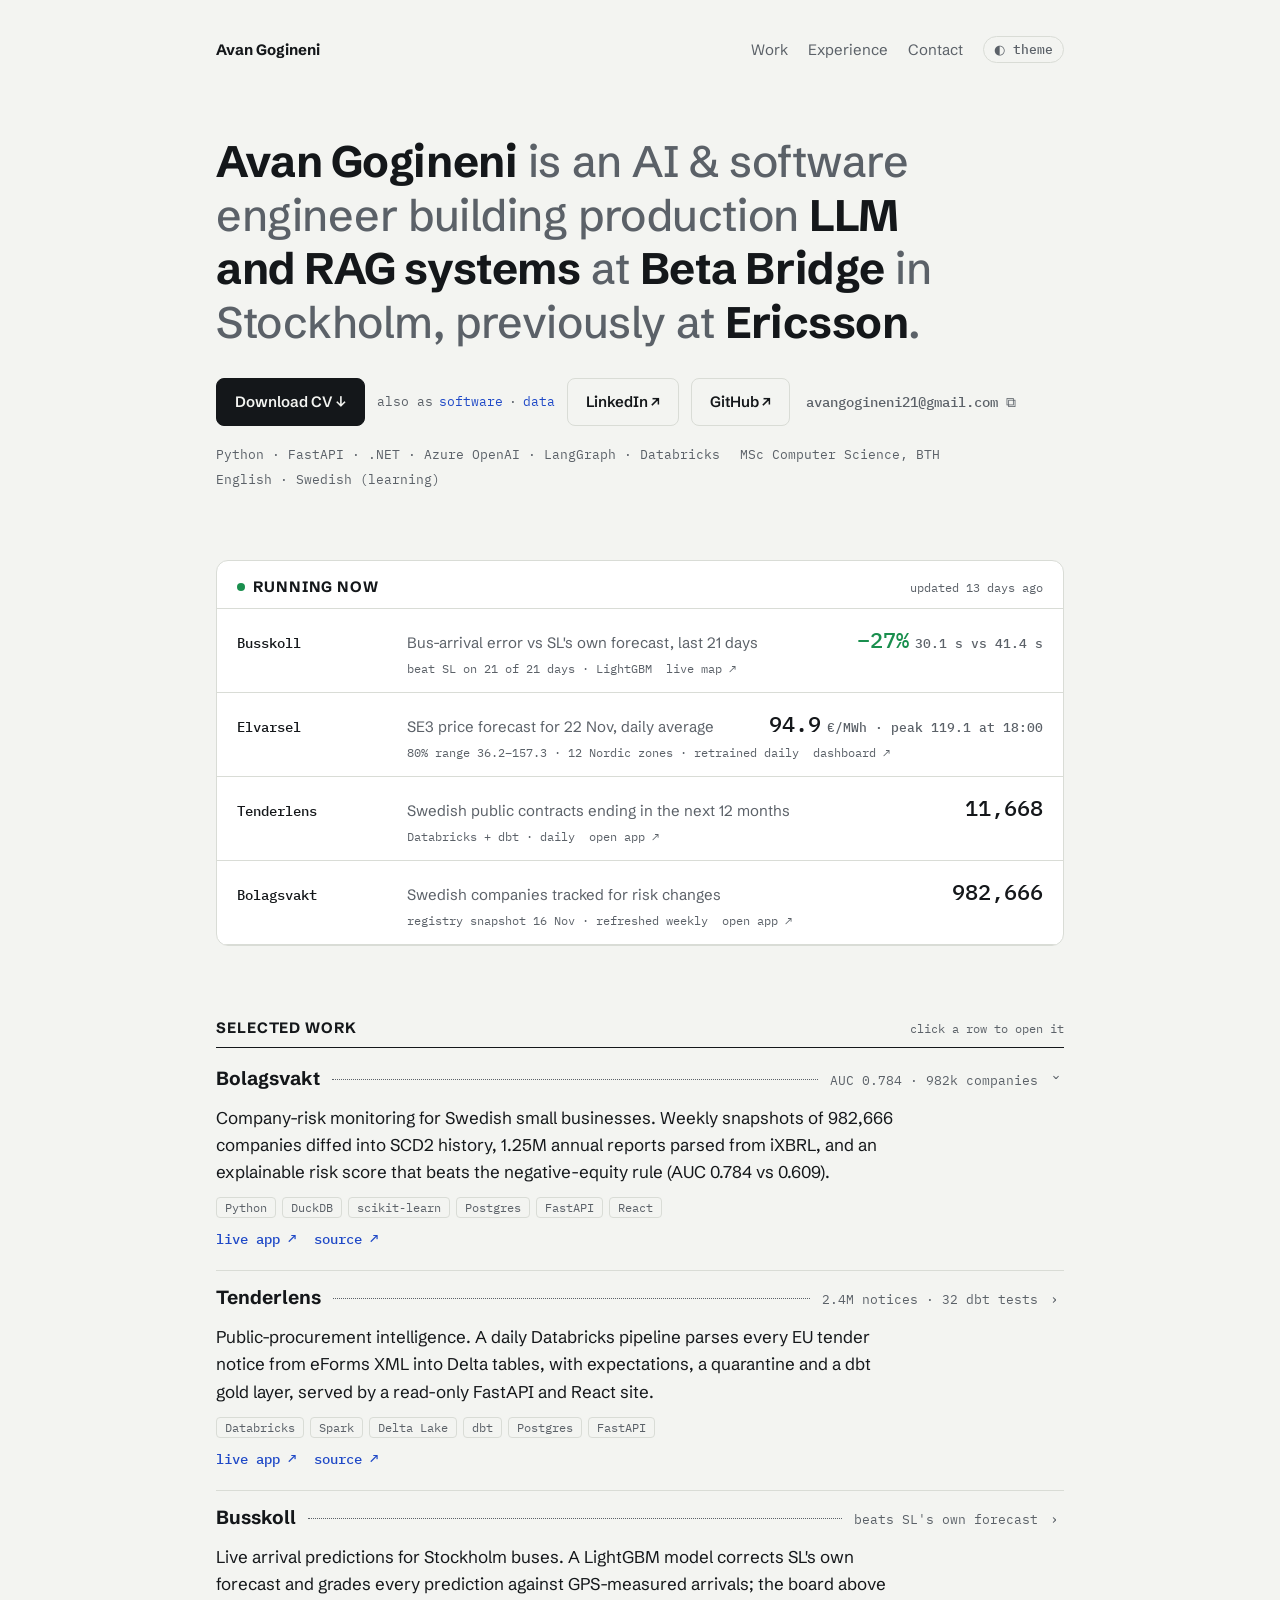
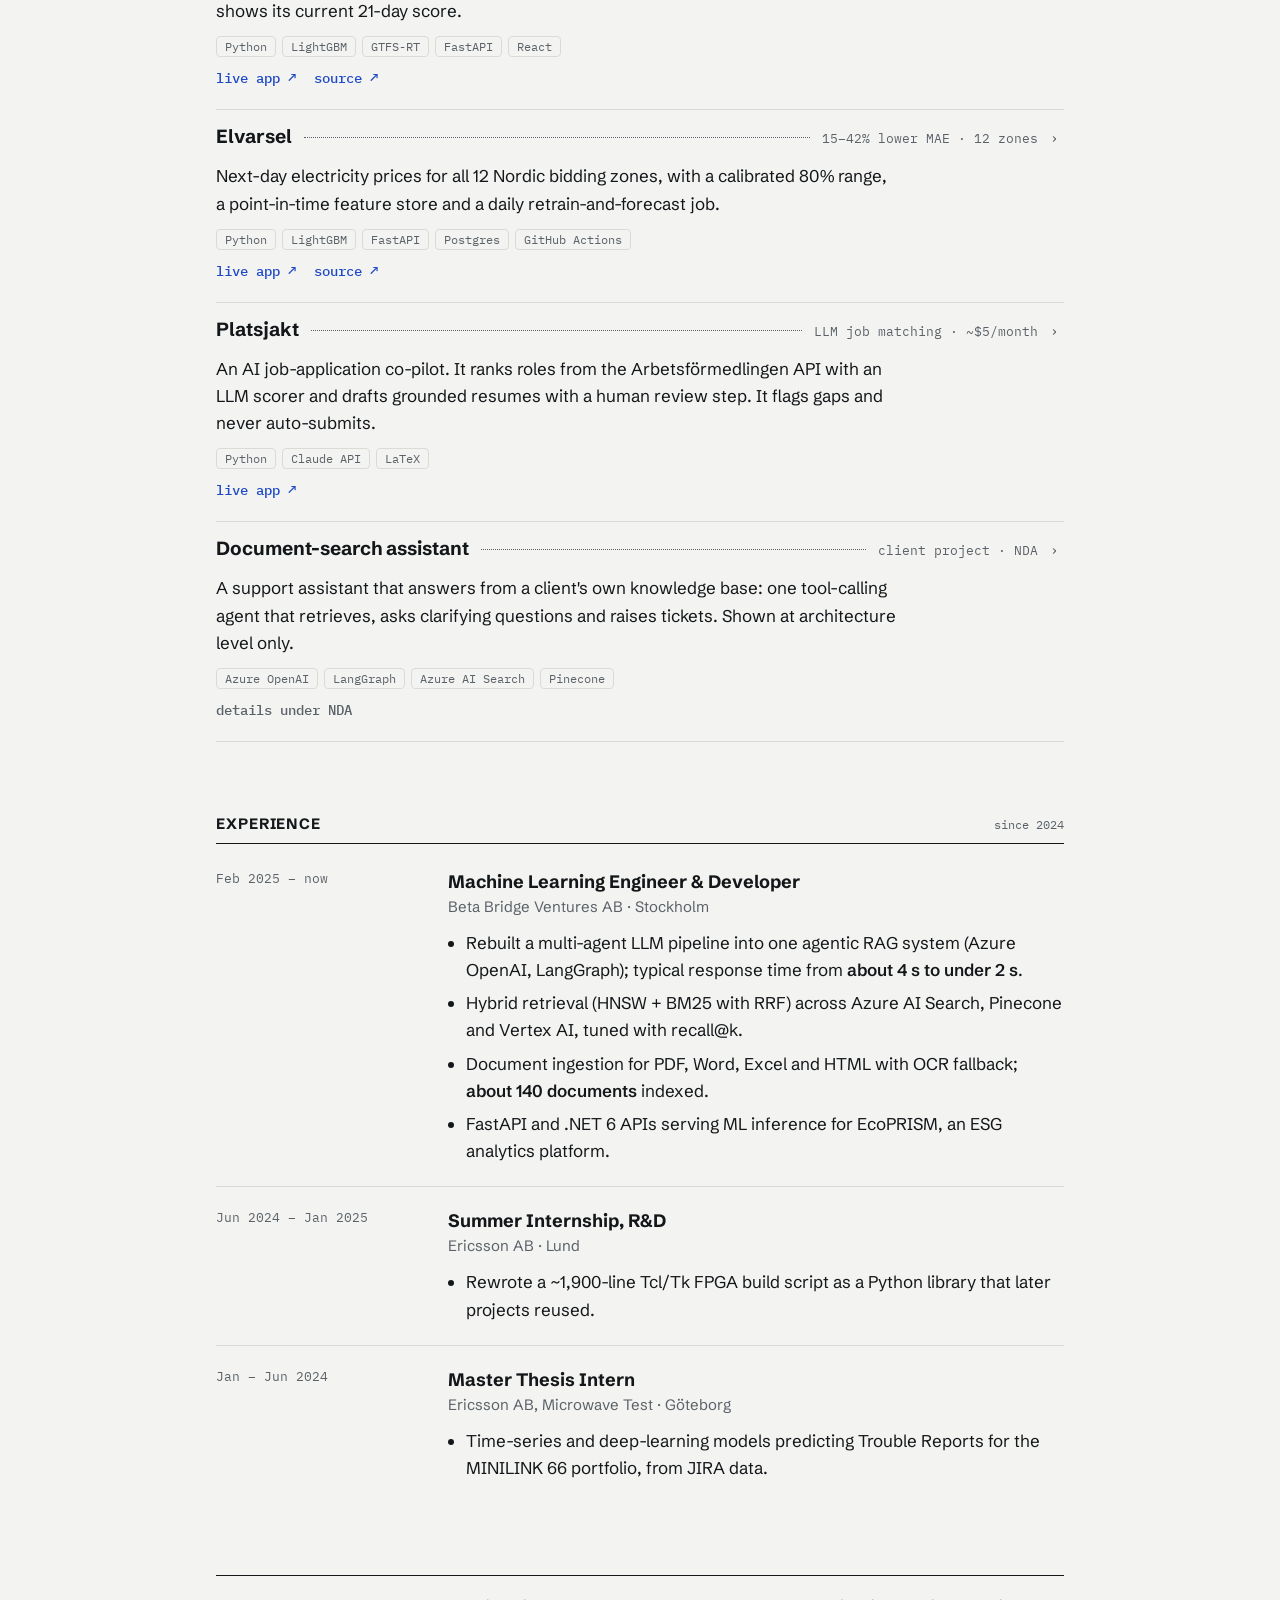
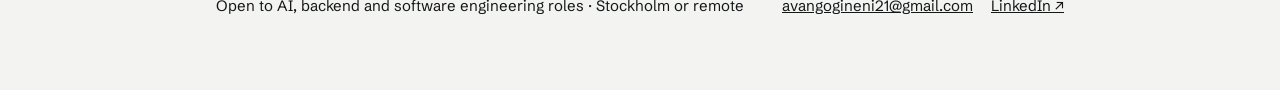
==== index.html @ 6c48cb4c "Portfolio v2: readable layout with live readings from running projects Static page for GitHub Pages." ====
<!doctype html>
<html lang="en">
<head>
<meta charset="utf-8">
<meta name="viewport" content="width=device-width, initial-scale=1, viewport-fit=cover">
<title>Avan Gogineni · AI & Software Engineer</title>
<meta name="description" content="Avan Gogineni, AI and software engineer in Stockholm building production LLM and RAG systems. Live readings from his running projects.">
<link rel="preconnect" href="https://fonts.googleapis.com">
<link rel="preconnect" href="https://fonts.gstatic.com" crossorigin>
<link rel="stylesheet" href="https://fonts.googleapis.com/css2?family=Schibsted+Grotesk:wght@400;500;700;800&family=IBM+Plex+Mono:wght@400;500&display=swap">
<link rel="stylesheet" href="style.css">
</head>
<body>
<div class="wrap">
  <nav aria-label="Main">
    <a class="me" href="#top">Avan Gogineni</a>
    <ul>
      <li><a href="#work">Work</a></li>
      <li><a href="#experience">Experience</a></li>
      <li><a href="#contact">Contact</a></li>
      <li><button class="theme" id="theme" type="button" aria-label="Toggle colour theme">◐ theme</button></li>
    </ul>
  </nav>

  <header class="intro" id="top">
    <h1><b>Avan Gogineni</b> is an AI &amp; software engineer building production <b>LLM and RAG systems</b> at <b>Beta Bridge</b> in Stockholm, previously at <b>Ericsson</b>.</h1>
    <div class="actions">
      <a class="btn primary" href="cv/Avan_Gogineni_Resume_AI.pdf" target="_blank" rel="noopener">Download CV ↓</a>
      <span class="cvs">also as <a href="cv/Avan_Gogineni_Resume_S.pdf" target="_blank" rel="noopener">software</a>·<a href="cv/Avan_Gogineni_Resume_DE.pdf" target="_blank" rel="noopener">data</a></span>
      <a class="btn" href="https://linkedin.com/in/avangogineni" target="_blank" rel="noopener">LinkedIn ↗</a>
      <a class="btn" href="https://github.com/AvanGogineni-Projects" target="_blank" rel="noopener">GitHub ↗</a>
      <button class="copy" type="button" data-copy="avangogineni21@gmail.com">avangogineni21@gmail.com ⧉</button>
    </div>
    <div class="facts">
      <span>Python · FastAPI · .NET · Azure OpenAI · LangGraph · Databricks</span>
      <span>MSc Computer Science, BTH</span>
      <span>English · Swedish (learning)</span>
    </div>
  </header>

  <section aria-labelledby="live-h">
    <div class="board">
      <div class="head">
        <h2 id="live-h"><span class="dot" aria-hidden="true"></span>Running now</h2>
        <small id="updated">loading live readings…</small>
      </div>
      <a class="row" href="https://busskoll-pearl.vercel.app" target="_blank" rel="noopener">
        <span class="sys">Busskoll</span>
        <span class="what">Bus-arrival error vs SL's own forecast, last 21 days</span>
        <span class="val wait" id="v-bus">…</span>
        <span class="meta"><span id="m-bus">LightGBM · reads SL's feed every 90 s</span><span>live map ↗</span></span>
      </a>
      <a class="row" href="https://elvarsel.vercel.app" target="_blank" rel="noopener">
        <span class="sys">Elvarsel</span>
        <span class="what" id="w-elv">Next-day electricity price forecast, SE3</span>
        <span class="val wait" id="v-elv">…</span>
        <span class="meta"><span id="m-elv">12 Nordic zones · retrained daily</span><span>dashboard ↗</span></span>
      </a>
      <a class="row" href="https://tenderlens-eosin.vercel.app" target="_blank" rel="noopener">
        <span class="sys">Tenderlens</span>
        <span class="what">Swedish public contracts ending in the next 12 months</span>
        <span class="val wait" id="v-ten">…</span>
        <span class="meta"><span id="m-ten">Databricks + dbt · daily</span><span>open app ↗</span></span>
      </a>
      <a class="row" href="https://bolagsvakt.vercel.app" target="_blank" rel="noopener">
        <span class="sys">Bolagsvakt</span>
        <span class="what">Swedish companies tracked for risk changes</span>
        <span class="val">982,666</span>
        <span class="meta"><span id="m-bol">SCD2 history · refreshed weekly</span><span>open app ↗</span></span>
      </a>
      <div class="note" id="live-err" hidden>Live readings could not load right now. Each row still links to its running app.</div>
    </div>
  </section>

  <section id="work" aria-labelledby="work-h">
    <div class="head"><h2 id="work-h">Selected work</h2><small>click a row to open it</small></div>
    <ul class="idx" id="idx"></ul>
  </section>

  <section id="experience" aria-labelledby="exp-h">
    <div class="head"><h2 id="exp-h">Experience</h2><small>since 2024</small></div>
    <div class="job">
      <div class="when">Feb 2025 – now</div>
      <div><h3>Machine Learning Engineer &amp; Developer</h3><div class="org">Beta Bridge Ventures AB · Stockholm</div>
        <ul>
          <li>Rebuilt a multi-agent LLM pipeline into one agentic RAG system (Azure OpenAI, LangGraph); typical response time from <b>about 4 s to under 2 s</b>.</li>
          <li>Hybrid retrieval (HNSW + BM25 with RRF) across Azure AI Search, Pinecone and Vertex AI, tuned with recall@k.</li>
          <li>Document ingestion for PDF, Word, Excel and HTML with OCR fallback; <b>about 140 documents</b> indexed.</li>
          <li>FastAPI and .NET 6 APIs serving ML inference for EcoPRISM, an ESG analytics platform.</li>
        </ul></div>
    </div>
    <div class="job">
      <div class="when">Jun 2024 – Jan 2025</div>
      <div><h3>Summer Internship, R&amp;D</h3><div class="org">Ericsson AB · Lund</div>
        <ul><li>Rewrote a ~1,900-line Tcl/Tk FPGA build script as a Python library that later projects reused.</li></ul></div>
    </div>
    <div class="job">
      <div class="when">Jan – Jun 2024</div>
      <div><h3>Master Thesis Intern</h3><div class="org">Ericsson AB, Microwave Test · Göteborg</div>
        <ul><li>Time-series and deep-learning models predicting Trouble Reports for the MINILINK 66 portfolio, from JIRA data.</li></ul></div>
    </div>
  </section>

  <footer id="contact">
    <span>Open to AI, backend and software engineering roles · Stockholm or remote</span>
    <span class="l">
      <a href="mailto:avangogineni21@gmail.com">avangogineni21@gmail.com</a>
      <a href="https://linkedin.com/in/avangogineni" target="_blank" rel="noopener">LinkedIn ↗</a>
    </span>
  </footer>
</div>

<script>
const GH = "https://github.com/AvanGogineni-Projects/";
const P = [
 {n:"Bolagsvakt",k:"AUC 0.784 · 982k companies",d:"Company-risk monitoring for Swedish small businesses. Weekly snapshots of 982,666 companies diffed into SCD2 history, 1.25M annual reports parsed from iXBRL, and an explainable risk score that beats the negative-equity rule (AUC 0.784 vs 0.609).",t:["Python","DuckDB","scikit-learn","Postgres","FastAPI","React"],a:"https://bolagsvakt.vercel.app",s:GH+"Bolagsvakt"},
 {n:"Tenderlens",k:"2.4M notices · 32 dbt tests",d:"Public-procurement intelligence. A daily Databricks pipeline parses every EU tender notice from eForms XML into Delta tables, with expectations, a quarantine and a dbt gold layer, served by a read-only FastAPI and React site.",t:["Databricks","Spark","Delta Lake","dbt","Postgres","FastAPI"],a:"https://tenderlens-eosin.vercel.app",s:GH+"Tenderlens"},
 {n:"Busskoll",k:"beats SL's own forecast",d:"Live arrival predictions for Stockholm buses. A LightGBM model corrects SL's own forecast and grades every prediction against GPS-measured arrivals; the board above shows its current 21-day score.",t:["Python","LightGBM","GTFS-RT","FastAPI","React"],a:"https://busskoll-pearl.vercel.app",s:GH+"Busskoll"},
 {n:"Elvarsel",k:"15–42% lower MAE · 12 zones",d:"Next-day electricity prices for all 12 Nordic bidding zones, with a calibrated 80% range, a point-in-time feature store and a daily retrain-and-forecast job.",t:["Python","LightGBM","FastAPI","Postgres","GitHub Actions"],a:"https://elvarsel.vercel.app",s:GH+"Elvarsel"},
 {n:"Platsjakt",k:"LLM job matching · ~$5/month",d:"An AI job-application co-pilot. It ranks roles from the Arbetsförmedlingen API with an LLM scorer and drafts grounded resumes with a human review step. It flags gaps and never auto-submits.",t:["Python","Claude API","LaTeX"],a:"https://platsjakt.vercel.app",s:null},
 {n:"Document-search assistant",k:"client project · NDA",d:"A support assistant that answers from a client's own knowledge base: one tool-calling agent that retrieves, asks clarifying questions and raises tickets. Shown at architecture level only.",t:["Azure OpenAI","LangGraph","Azure AI Search","Pinecone"],a:null,s:null}
];

const idx = document.getElementById('idx');
P.forEach((p, i) => {
  const li = document.createElement('li');
  const links = [p.a && `<a href="${p.a}" target="_blank" rel="noopener">live app ↗</a>`, p.s && `<a href="${p.s}" target="_blank" rel="noopener">source ↗</a>`].filter(Boolean).join('');
  li.innerHTML = `<button type="button" aria-expanded="false" aria-controls="d${i}" id="b${i}">
      <span class="name">${p.n}</span><span class="lead" aria-hidden="true"></span>
      <span class="kpi">${p.k}</span><span class="chev" aria-hidden="true">›</span></button>
    <div class="detail" id="d${i}" role="region" aria-labelledby="b${i}" hidden>
      <p>${p.d}</p>
      <div class="tags">${p.t.map(x => `<span>${x}</span>`).join('')}</div>
      <div class="links">${links || '<span style="color:var(--muted)">details under NDA</span>'}</div>
    </div>`;
  const b = li.querySelector('button'), d = li.querySelector('.detail');
  b.addEventListener('click', () => {
    const open = d.hidden; d.hidden = !open; b.setAttribute('aria-expanded', open);
    open ? li.setAttribute('data-open', '') : li.removeAttribute('data-open');
  });
  idx.appendChild(li);
});
idx.querySelector('button').click(); // first project open, so the index shows what a row holds

// Live board: data/live.json is refreshed by a scheduled GitHub Action (scripts/snapshot.py).
const $ = id => document.getElementById(id);
const nf = new Intl.NumberFormat('en-US');
const day = iso => new Intl.DateTimeFormat('en-GB', {day: 'numeric', month: 'short', timeZone: 'Europe/Stockholm'}).format(new Date(iso));
const hour = iso => new Intl.DateTimeFormat('en-GB', {hour: '2-digit', minute: '2-digit', timeZone: 'Europe/Stockholm'}).format(new Date(iso));
function ago(iso) {
  const m = Math.round((Date.now() - new Date(iso)) / 60000);
  if (m < 60) return `${Math.max(m, 0)} min ago`;
  const h = Math.round(m / 60);
  return h < 48 ? `${h} h ago` : `${Math.round(h / 24)} days ago`;
}
function setVal(id, html) { const el = $(id); el.innerHTML = html; el.classList.remove('wait'); }

fetch('data/live.json', {cache: 'no-cache'}).then(r => r.ok ? r.json() : Promise.reject(r.status)).then(j => {
  const s = j.sources;
  if (s.busskoll) {
    const b = s.busskoll;
    setVal('v-bus', `−${b.pct_lower}%<em>${b.mae_busskoll} s vs ${b.mae_sl} s</em>`);
    $('v-bus').classList.add('good');
    $('m-bus').textContent = `beat SL on ${b.days_beat} of ${b.days_scored} days · LightGBM`;
  }
  if (s.elvarsel) {
    const e = s.elvarsel;
    $('w-elv').textContent = `${e.zone} price forecast for ${day(e.peak_time)}, daily average`;
    setVal('v-elv', `${e.avg}<em>€/MWh · peak ${e.peak} at ${hour(e.peak_time)}</em>`);
    $('m-elv').textContent = `80% range ${e.low}–${e.high} · 12 Nordic zones · retrained daily`;
  }
  if (s.tenderlens) setVal('v-ten', nf.format(s.tenderlens.expiring_12m));
  if (s.bolagsvakt) $('m-bol').textContent = `registry snapshot ${day(s.bolagsvakt.registry_snapshot)} · refreshed weekly`;
  $('updated').textContent = `updated ${ago(j.generated_at)}`;
}).catch(() => {
  ['v-bus', 'v-elv', 'v-ten'].forEach(id => setVal(id, '—'));
  $('updated').textContent = 'offline';
  $('live-err').hidden = false;
});

document.querySelectorAll('[data-copy]').forEach(btn => btn.addEventListener('click', () => {
  const v = btn.dataset.copy, orig = btn.textContent;
  const done = t => { btn.textContent = t; setTimeout(() => btn.textContent = orig, 1600); };
  try { navigator.clipboard.writeText(v).then(() => done('copied ✓'), () => done(v)); } catch (e) { done(v); }
}));

const root = document.documentElement;
try { const t = localStorage.getItem('theme'); if (t) root.dataset.theme = t; } catch (e) {}
$('theme').addEventListener('click', () => {
  const dark = root.dataset.theme ? root.dataset.theme === 'dark' : matchMedia('(prefers-color-scheme: dark)').matches;
  root.dataset.theme = dark ? 'light' : 'dark';
  try { localStorage.setItem('theme', root.dataset.theme); } catch (e) {}
});
</script>
</body>
</html>
---- style.css ----
/* Layout: one readable column; a bio sentence, then a live "systems board", then a table-of-contents project index that expands in place. */
:root{
  --bg:#F3F4F1; --surface:#FFFFFF; --ink:#14171A; --muted:#5B6168; --line:#D9DCD6;
  --accent:#1F49C7; --live:#1A8F4E; --warn:#B26A00;
  --f-display:"Schibsted Grotesk","Helvetica Neue",Arial,sans-serif;
  --f-body:"Schibsted Grotesk","Helvetica Neue",Arial,sans-serif;
  --f-mono:"IBM Plex Mono",ui-monospace,Menlo,Consolas,monospace;
}
@media (prefers-color-scheme:dark){:root:not([data-theme="light"]){
  --bg:#111315; --surface:#181B1E; --ink:#ECEDEA; --muted:#9BA1A8; --line:#2A2E33;
  --accent:#7D9BFF; --live:#4CC985; --warn:#E3A341; color-scheme:dark}}
:root[data-theme="dark"]{
  --bg:#111315; --surface:#181B1E; --ink:#ECEDEA; --muted:#9BA1A8; --line:#2A2E33;
  --accent:#7D9BFF; --live:#4CC985; --warn:#E3A341; color-scheme:dark}

*{box-sizing:border-box}
body{background:var(--bg);color:var(--ink);font:400 17px/1.6 var(--f-body)}
a{color:inherit}
.wrap{max-width:880px;margin:0 auto;padding-block:28px 64px;
  padding-left:max(16px,env(safe-area-inset-left,0px));padding-right:max(16px,env(safe-area-inset-right,0px));
  display:grid;gap:72px}
:focus-visible{outline:2px solid var(--accent);outline-offset:3px;border-radius:2px}

/* nav */
nav{display:flex;justify-content:space-between;align-items:center;gap:16px;flex-wrap:wrap;font-size:15px}
nav .me{font-weight:700;text-decoration:none}
nav ul{display:flex;gap:20px;list-style:none;margin:0;padding:0;align-items:center}
nav ul a{text-decoration:none;color:var(--muted)} nav ul a:hover{color:var(--ink)}
.theme{font:500 13px var(--f-mono);background:none;border:1px solid var(--line);color:var(--muted);padding:4px 10px;border-radius:999px;cursor:pointer}

/* intro */
.intro h1{font:500 clamp(28px,4.6vw,44px)/1.22 var(--f-display);letter-spacing:-.01em;margin:0;color:var(--muted);text-wrap:balance}
.intro h1 b{color:var(--ink);font-weight:700}
.actions{display:flex;flex-wrap:wrap;gap:12px;margin-top:28px;align-items:center}
.btn{display:inline-flex;align-items:center;gap:8px;padding:11px 18px;border-radius:8px;font-weight:600;font-size:15px;text-decoration:none;border:1px solid var(--line)}
.btn.primary{background:var(--ink);color:var(--bg);border-color:var(--ink)}
.btn:hover{border-color:var(--ink)}
.copy{font:500 14px var(--f-mono);color:var(--muted);background:none;border:0;cursor:pointer;padding:11px 4px}
.copy:hover{color:var(--ink)}
.facts{display:flex;flex-wrap:wrap;gap:8px 20px;margin-top:20px;font:400 13px var(--f-mono);color:var(--muted)}

/* section heads */
.head{display:flex;justify-content:space-between;align-items:baseline;gap:12px;flex-wrap:wrap;border-bottom:1px solid var(--ink);padding-bottom:10px;margin-bottom:4px}
.head h2{font:700 15px var(--f-display);letter-spacing:.06em;text-transform:uppercase;margin:0}
.head small{font:400 12px var(--f-mono);color:var(--muted)}

/* live board */
.board{background:var(--surface);border:1px solid var(--line);border-radius:12px;overflow:hidden}
.board .head{border:0;padding:16px 20px 12px;margin:0;border-bottom:1px solid var(--line)}
.dot{display:inline-block;width:8px;height:8px;border-radius:50%;background:var(--live);margin-right:8px;vertical-align:1px;box-shadow:0 0 0 0 var(--live);animation:pulse 2.4s infinite}
@keyframes pulse{0%{box-shadow:0 0 0 0 color-mix(in srgb,var(--live) 55%,transparent)}70%{box-shadow:0 0 0 8px transparent}100%{box-shadow:0 0 0 0 transparent}}
.row{display:grid;grid-template-columns:150px minmax(0,1fr) auto;gap:6px 20px;align-items:baseline;padding:16px 20px;border-bottom:1px solid var(--line);text-decoration:none}
.row:last-child{border-bottom:0}
.row:hover{background:color-mix(in srgb,var(--accent) 5%,transparent)}
.row .sys{font:500 14px var(--f-mono)}
.row .what{color:var(--muted);font-size:15px;min-width:0}
.row .val{font:500 22px var(--f-mono);font-variant-numeric:tabular-nums;text-align:right;white-space:nowrap}
.row .val em{font-style:normal;font-size:13px;color:var(--muted);margin-left:6px}
.row .meta{grid-column:2 / -1;font:400 12px var(--f-mono);color:var(--muted);display:flex;gap:14px;flex-wrap:wrap}
.good{color:var(--live)}
.note{font:400 12px var(--f-mono);color:var(--warn);padding:10px 20px;border-top:1px dashed var(--line)}

/* project index */
.idx{list-style:none;margin:0;padding:0}
.idx li{border-bottom:1px solid var(--line)}
.idx button{all:unset;box-sizing:border-box;width:100%;cursor:pointer;display:flex;align-items:baseline;gap:12px;padding:14px 0}
.idx .name{font:700 19px var(--f-display);white-space:nowrap}
.idx .lead{flex:1;border-bottom:1px dotted var(--muted);transform:translateY(-5px);min-width:16px}
.idx .kpi{font:400 13px var(--f-mono);color:var(--muted);text-align:right}
.idx .chev{font:400 14px var(--f-mono);color:var(--muted);width:14px;transition:transform .2s}
.idx li[data-open] .chev{transform:rotate(90deg)}
.detail{padding:0 0 22px;display:grid;gap:12px;max-width:68ch}
.detail p{margin:0}
.tags{display:flex;flex-wrap:wrap;gap:6px}
.tags span{font:400 12px var(--f-mono);border:1px solid var(--line);border-radius:4px;padding:2px 8px;color:var(--muted)}
.links{display:flex;gap:18px;font:500 14px var(--f-mono)}
.links a{color:var(--accent);text-decoration:none} .links a:hover{text-decoration:underline}

/* experience */
.job{display:grid;grid-template-columns:200px minmax(0,1fr);gap:8px 32px;padding:22px 0;border-bottom:1px solid var(--line)}
.job:last-child{border-bottom:0}
.job .when{font:400 13px var(--f-mono);color:var(--muted)}
.job h3{font:700 18px var(--f-display);margin:0}
.job .org{color:var(--muted);font-size:15px;margin:2px 0 10px}
.job ul{margin:0;padding-left:18px;display:grid;gap:6px}
.job b{font-weight:600}

footer{display:flex;justify-content:space-between;flex-wrap:wrap;gap:16px;border-top:1px solid var(--ink);padding-top:18px;font-size:15px}
footer .l{display:flex;gap:18px;flex-wrap:wrap}

@media (max-width:640px){
  .row{grid-template-columns:minmax(0,1fr) auto}
  .row .what{grid-column:1 / -1;order:3}
  .row .meta{grid-column:1 / -1;order:4}
  .idx button{flex-wrap:wrap}
  .idx .lead{display:none}
  .idx .kpi{flex-basis:100%;text-align:left;order:3}
  .job{grid-template-columns:1fr}
}
@media (prefers-reduced-motion:reduce){.dot{animation:none}.idx .chev{transition:none}}

/* CV variants next to the main button */
.cvs{display:flex;gap:6px;align-items:center;font:400 13px var(--f-mono);color:var(--muted)}
.cvs a{color:var(--accent);text-decoration:none} .cvs a:hover{text-decoration:underline}
.row .val.wait{color:var(--muted)}
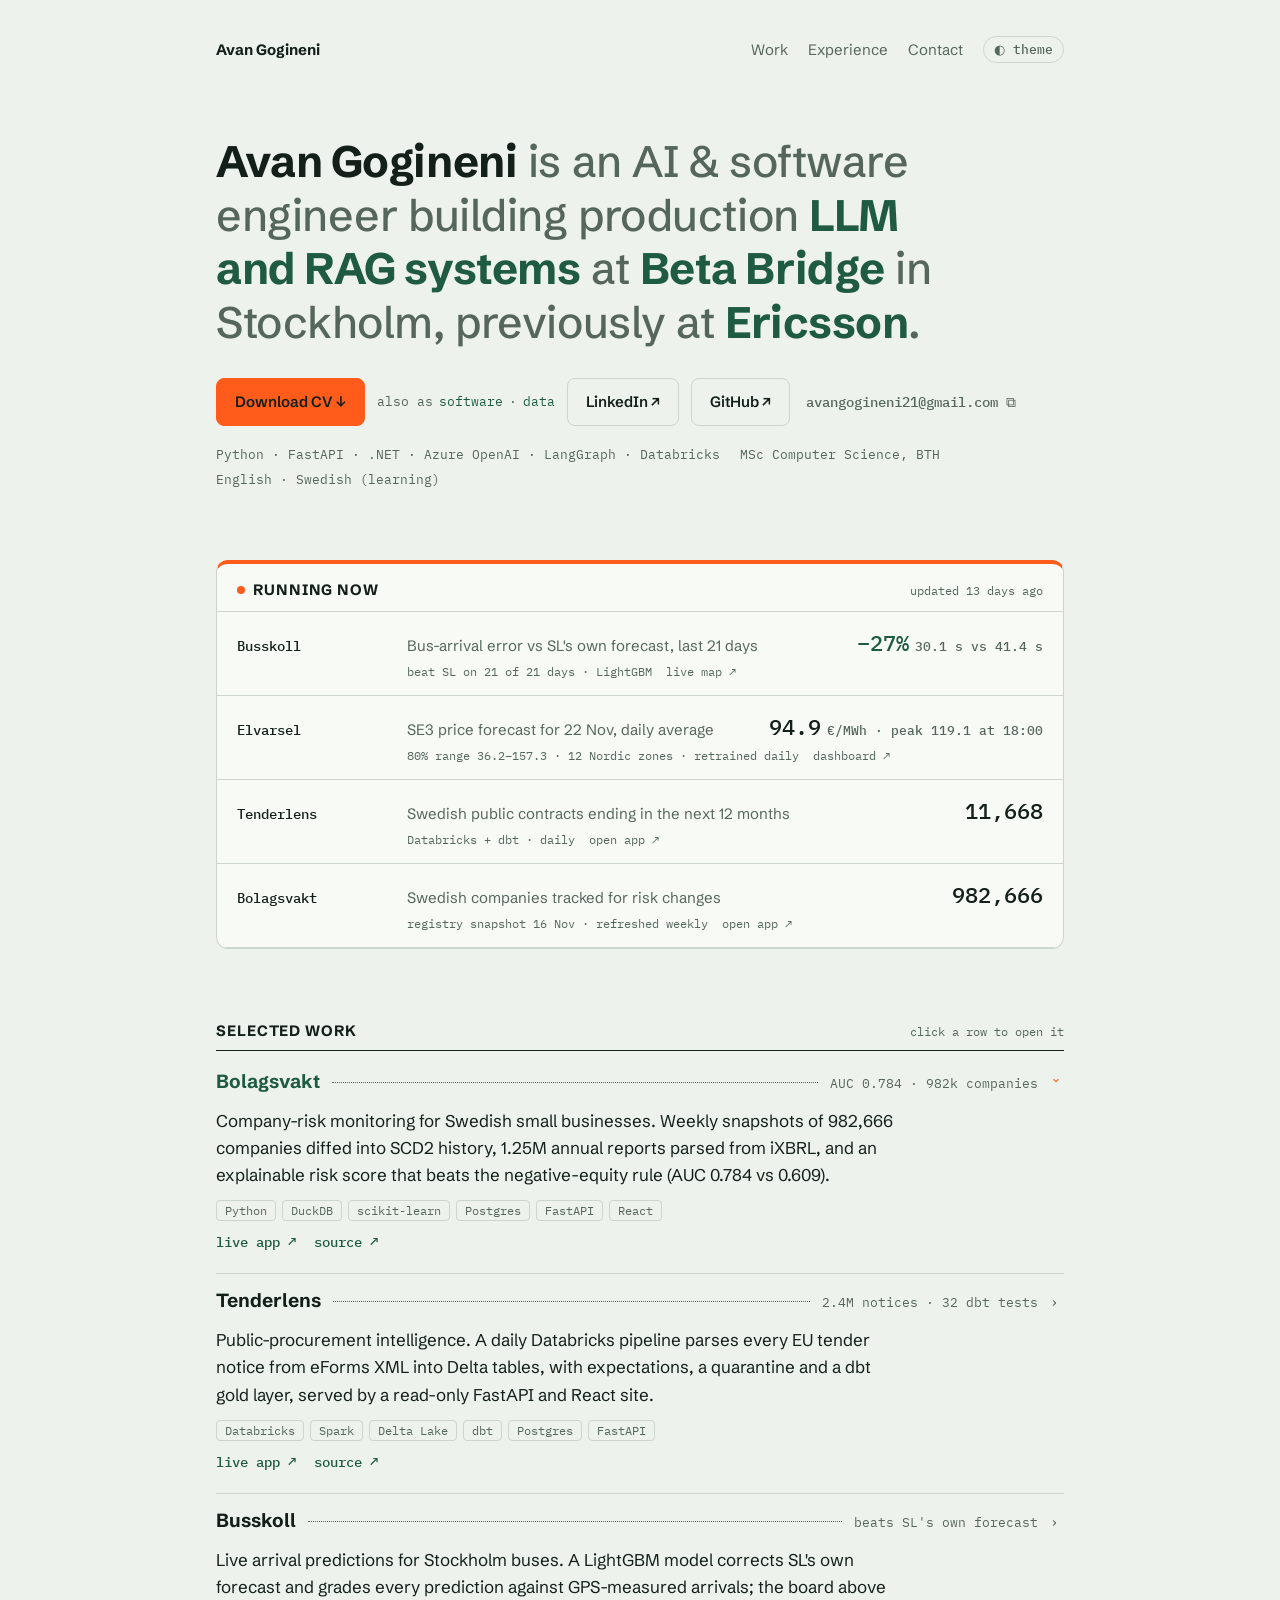
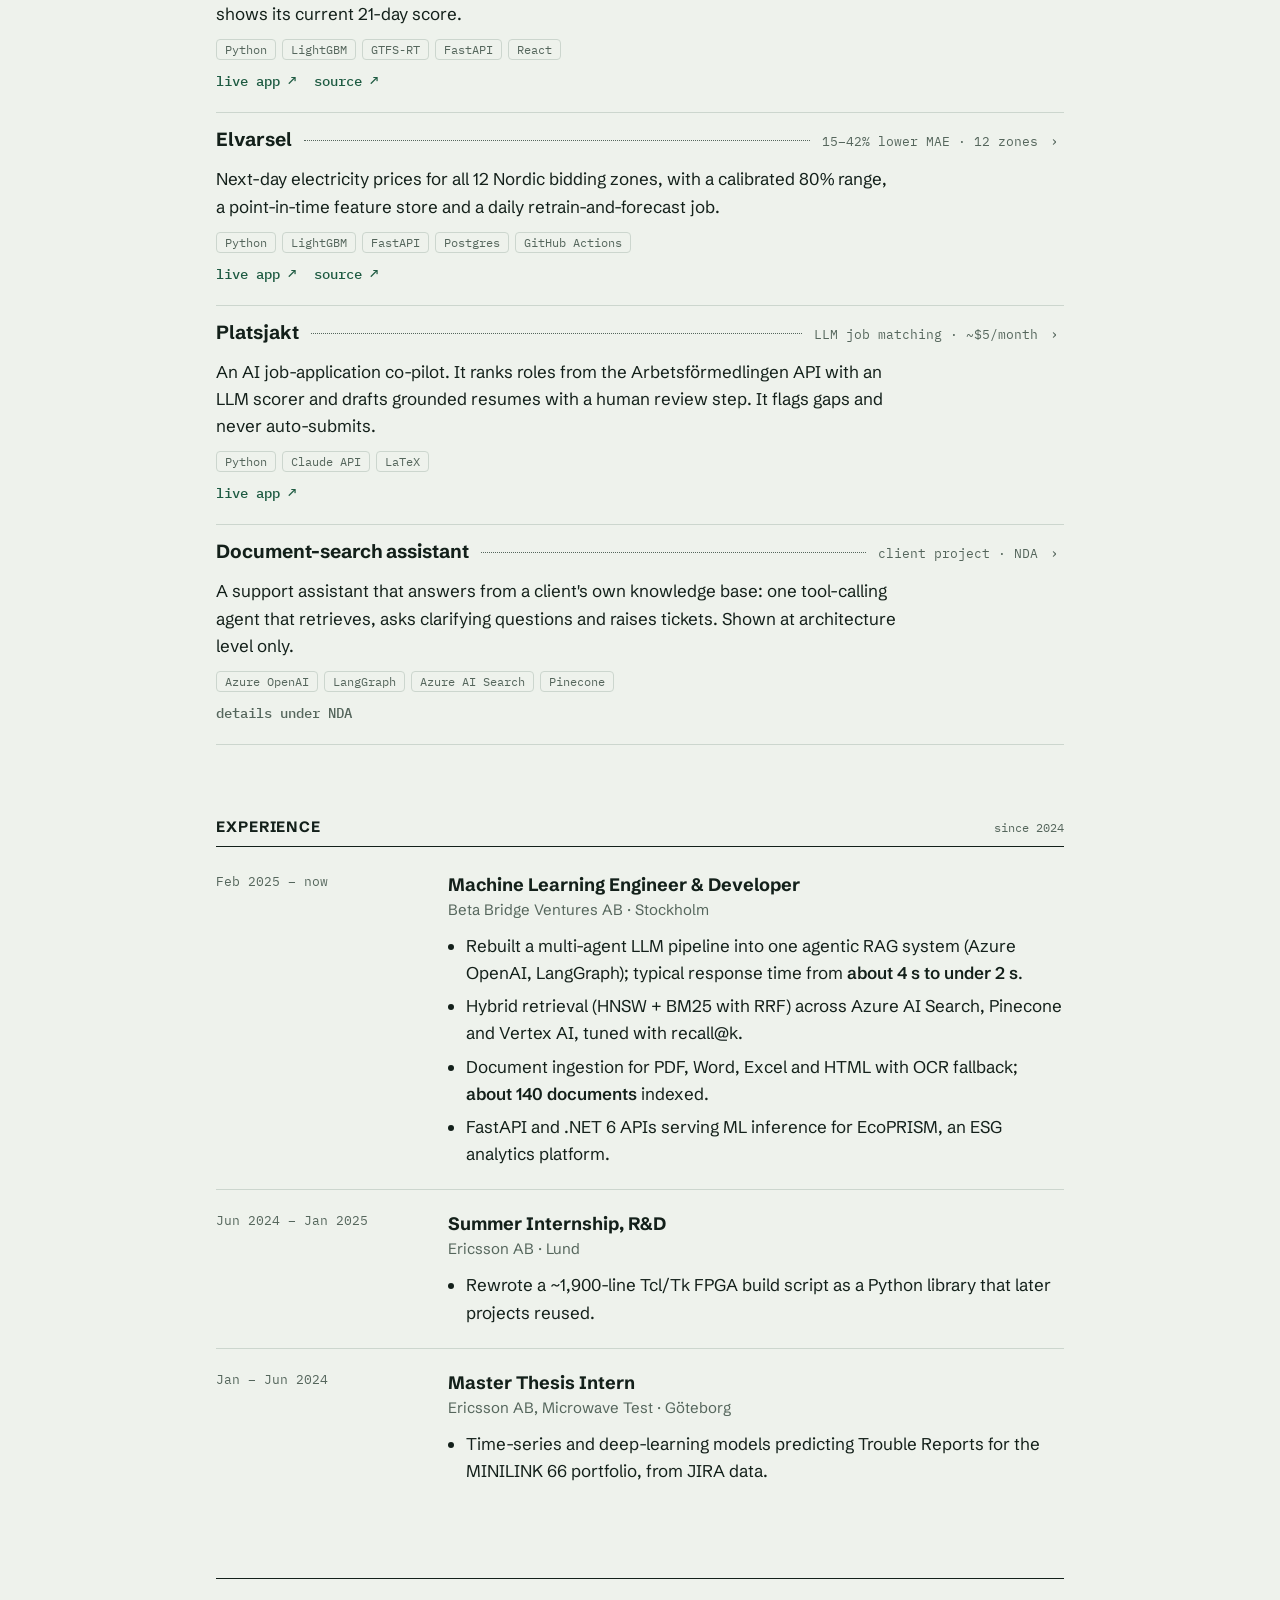
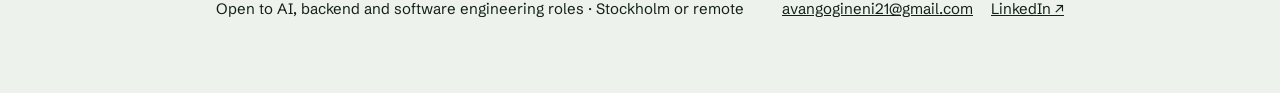
==== commit ec6a6f34: "Version the stylesheet URL so palette changes show without waiting for cache Co-Authored-By: Claude " ====
--- a/index.html
+++ b/index.html
@@ -8,7 +8,7 @@
 <link rel="preconnect" href="https://fonts.googleapis.com">
 <link rel="preconnect" href="https://fonts.gstatic.com" crossorigin>
 <link rel="stylesheet" href="https://fonts.googleapis.com/css2?family=Schibsted+Grotesk:wght@400;500;700;800&family=IBM+Plex+Mono:wght@400;500&display=swap">
-<link rel="stylesheet" href="style.css">
+<link rel="stylesheet" href="style.css?v=2">
 </head>
 <body>
 <div class="wrap">
--- a/style.css
+++ b/style.css
@@ -1,17 +1,18 @@
 /* Layout: one readable column; a bio sentence, then a live "systems board", then a table-of-contents project index that expands in place. */
+/* Palette: sage paper + pine green work together; signal orange is the one loud colour, used in only a few places. */
 :root{
-  --bg:#F3F4F1; --surface:#FFFFFF; --ink:#14171A; --muted:#5B6168; --line:#D9DCD6;
-  --accent:#1F49C7; --live:#1A8F4E; --warn:#B26A00;
+  --bg:#EEF2EC; --surface:#F8FAF6; --ink:#13201A; --muted:#55665C; --line:#CCD6CE;
+  --accent:#1E5B42; --pop:#FF5B1A; --on-pop:#13201A; --live:#FF5B1A; --warn:#B26A00;
   --f-display:"Schibsted Grotesk","Helvetica Neue",Arial,sans-serif;
   --f-body:"Schibsted Grotesk","Helvetica Neue",Arial,sans-serif;
   --f-mono:"IBM Plex Mono",ui-monospace,Menlo,Consolas,monospace;
 }
 @media (prefers-color-scheme:dark){:root:not([data-theme="light"]){
-  --bg:#111315; --surface:#181B1E; --ink:#ECEDEA; --muted:#9BA1A8; --line:#2A2E33;
-  --accent:#7D9BFF; --live:#4CC985; --warn:#E3A341; color-scheme:dark}}
+  --bg:#0F1713; --surface:#15201A; --ink:#E8EFE9; --muted:#93A69A; --line:#24332B;
+  --accent:#7FD1A8; --pop:#FF6A2B; --on-pop:#0F1713; --live:#FF6A2B; --warn:#E3A341; color-scheme:dark}}
 :root[data-theme="dark"]{
-  --bg:#111315; --surface:#181B1E; --ink:#ECEDEA; --muted:#9BA1A8; --line:#2A2E33;
-  --accent:#7D9BFF; --live:#4CC985; --warn:#E3A341; color-scheme:dark}
+  --bg:#0F1713; --surface:#15201A; --ink:#E8EFE9; --muted:#93A69A; --line:#24332B;
+  --accent:#7FD1A8; --pop:#FF6A2B; --on-pop:#0F1713; --live:#FF6A2B; --warn:#E3A341; color-scheme:dark}
 
 *{box-sizing:border-box}
 body{background:var(--bg);color:var(--ink);font:400 17px/1.6 var(--f-body)}
@@ -30,10 +31,12 @@
 
 /* intro */
 .intro h1{font:500 clamp(28px,4.6vw,44px)/1.22 var(--f-display);letter-spacing:-.01em;margin:0;color:var(--muted);text-wrap:balance}
-.intro h1 b{color:var(--ink);font-weight:700}
+.intro h1 b{color:var(--accent);font-weight:700}
+.intro h1 b:first-child{color:var(--ink)}
 .actions{display:flex;flex-wrap:wrap;gap:12px;margin-top:28px;align-items:center}
 .btn{display:inline-flex;align-items:center;gap:8px;padding:11px 18px;border-radius:8px;font-weight:600;font-size:15px;text-decoration:none;border:1px solid var(--line)}
-.btn.primary{background:var(--ink);color:var(--bg);border-color:var(--ink)}
+.btn.primary{background:var(--pop);color:var(--on-pop);border-color:var(--pop)}
+.btn.primary:hover{border-color:var(--ink);box-shadow:3px 3px 0 var(--ink)}
 .btn:hover{border-color:var(--ink)}
 .copy{font:500 14px var(--f-mono);color:var(--muted);background:none;border:0;cursor:pointer;padding:11px 4px}
 .copy:hover{color:var(--ink)}
@@ -45,7 +48,7 @@
 .head small{font:400 12px var(--f-mono);color:var(--muted)}
 
 /* live board */
-.board{background:var(--surface);border:1px solid var(--line);border-radius:12px;overflow:hidden}
+.board{background:var(--surface);border:1px solid var(--line);border-top:4px solid var(--pop);border-radius:12px;overflow:hidden}
 .board .head{border:0;padding:16px 20px 12px;margin:0;border-bottom:1px solid var(--line)}
 .dot{display:inline-block;width:8px;height:8px;border-radius:50%;background:var(--live);margin-right:8px;vertical-align:1px;box-shadow:0 0 0 0 var(--live);animation:pulse 2.4s infinite}
 @keyframes pulse{0%{box-shadow:0 0 0 0 color-mix(in srgb,var(--live) 55%,transparent)}70%{box-shadow:0 0 0 8px transparent}100%{box-shadow:0 0 0 0 transparent}}
@@ -57,7 +60,7 @@
 .row .val{font:500 22px var(--f-mono);font-variant-numeric:tabular-nums;text-align:right;white-space:nowrap}
 .row .val em{font-style:normal;font-size:13px;color:var(--muted);margin-left:6px}
 .row .meta{grid-column:2 / -1;font:400 12px var(--f-mono);color:var(--muted);display:flex;gap:14px;flex-wrap:wrap}
-.good{color:var(--live)}
+.good{color:var(--accent)}
 .note{font:400 12px var(--f-mono);color:var(--warn);padding:10px 20px;border-top:1px dashed var(--line)}
 
 /* project index */
@@ -68,7 +71,8 @@
 .idx .lead{flex:1;border-bottom:1px dotted var(--muted);transform:translateY(-5px);min-width:16px}
 .idx .kpi{font:400 13px var(--f-mono);color:var(--muted);text-align:right}
 .idx .chev{font:400 14px var(--f-mono);color:var(--muted);width:14px;transition:transform .2s}
-.idx li[data-open] .chev{transform:rotate(90deg)}
+.idx li[data-open] .chev{transform:rotate(90deg);color:var(--pop)}
+.idx li[data-open] .name{color:var(--accent)}
 .detail{padding:0 0 22px;display:grid;gap:12px;max-width:68ch}
 .detail p{margin:0}
 .tags{display:flex;flex-wrap:wrap;gap:6px}
@@ -103,3 +107,11 @@
 .cvs{display:flex;gap:6px;align-items:center;font:400 13px var(--f-mono);color:var(--muted)}
 .cvs a{color:var(--accent);text-decoration:none} .cvs a:hover{text-decoration:underline}
 .row .val.wait{color:var(--muted)}
+
+/* phone: let long readings break under the number instead of overlapping the system name */
+@media (max-width:640px){
+  .row .val{white-space:normal}
+  .row .val em{display:block;margin-left:0}
+}
+
+::selection{background:var(--pop);color:var(--on-pop)}
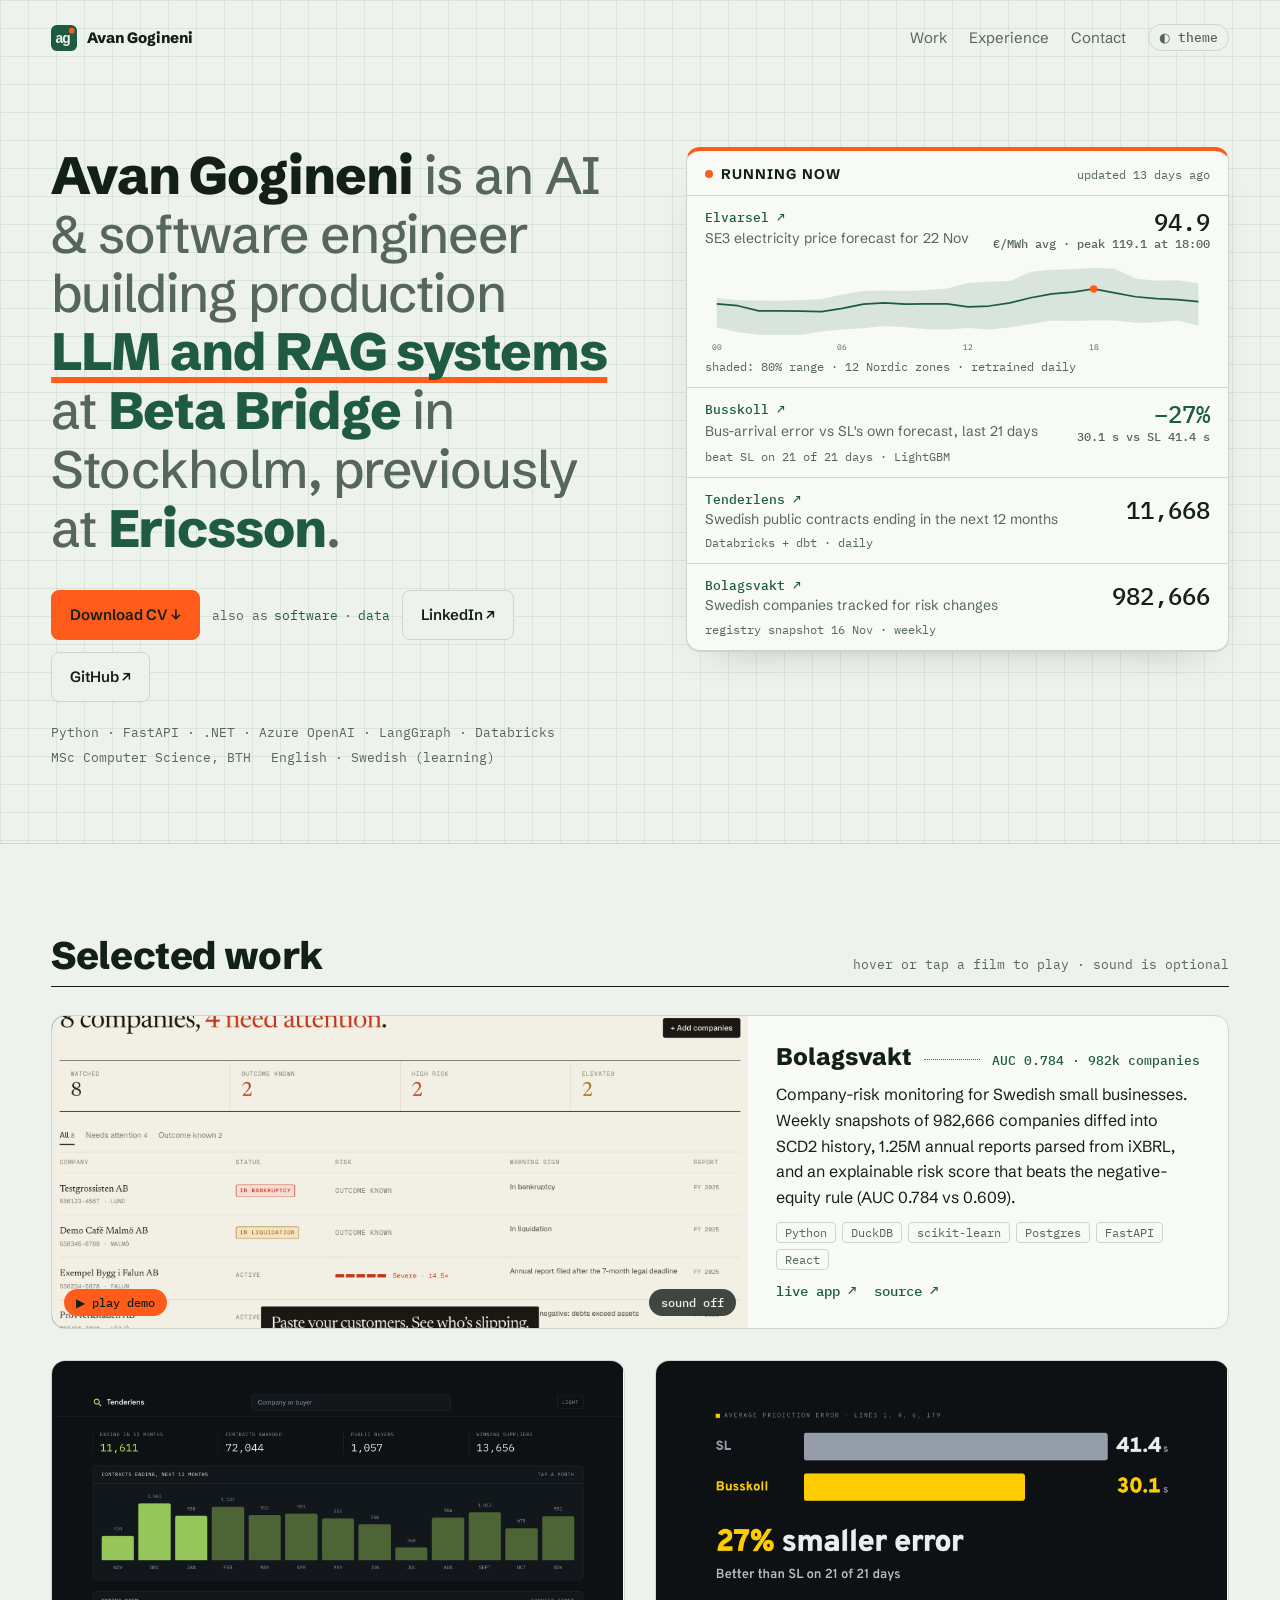
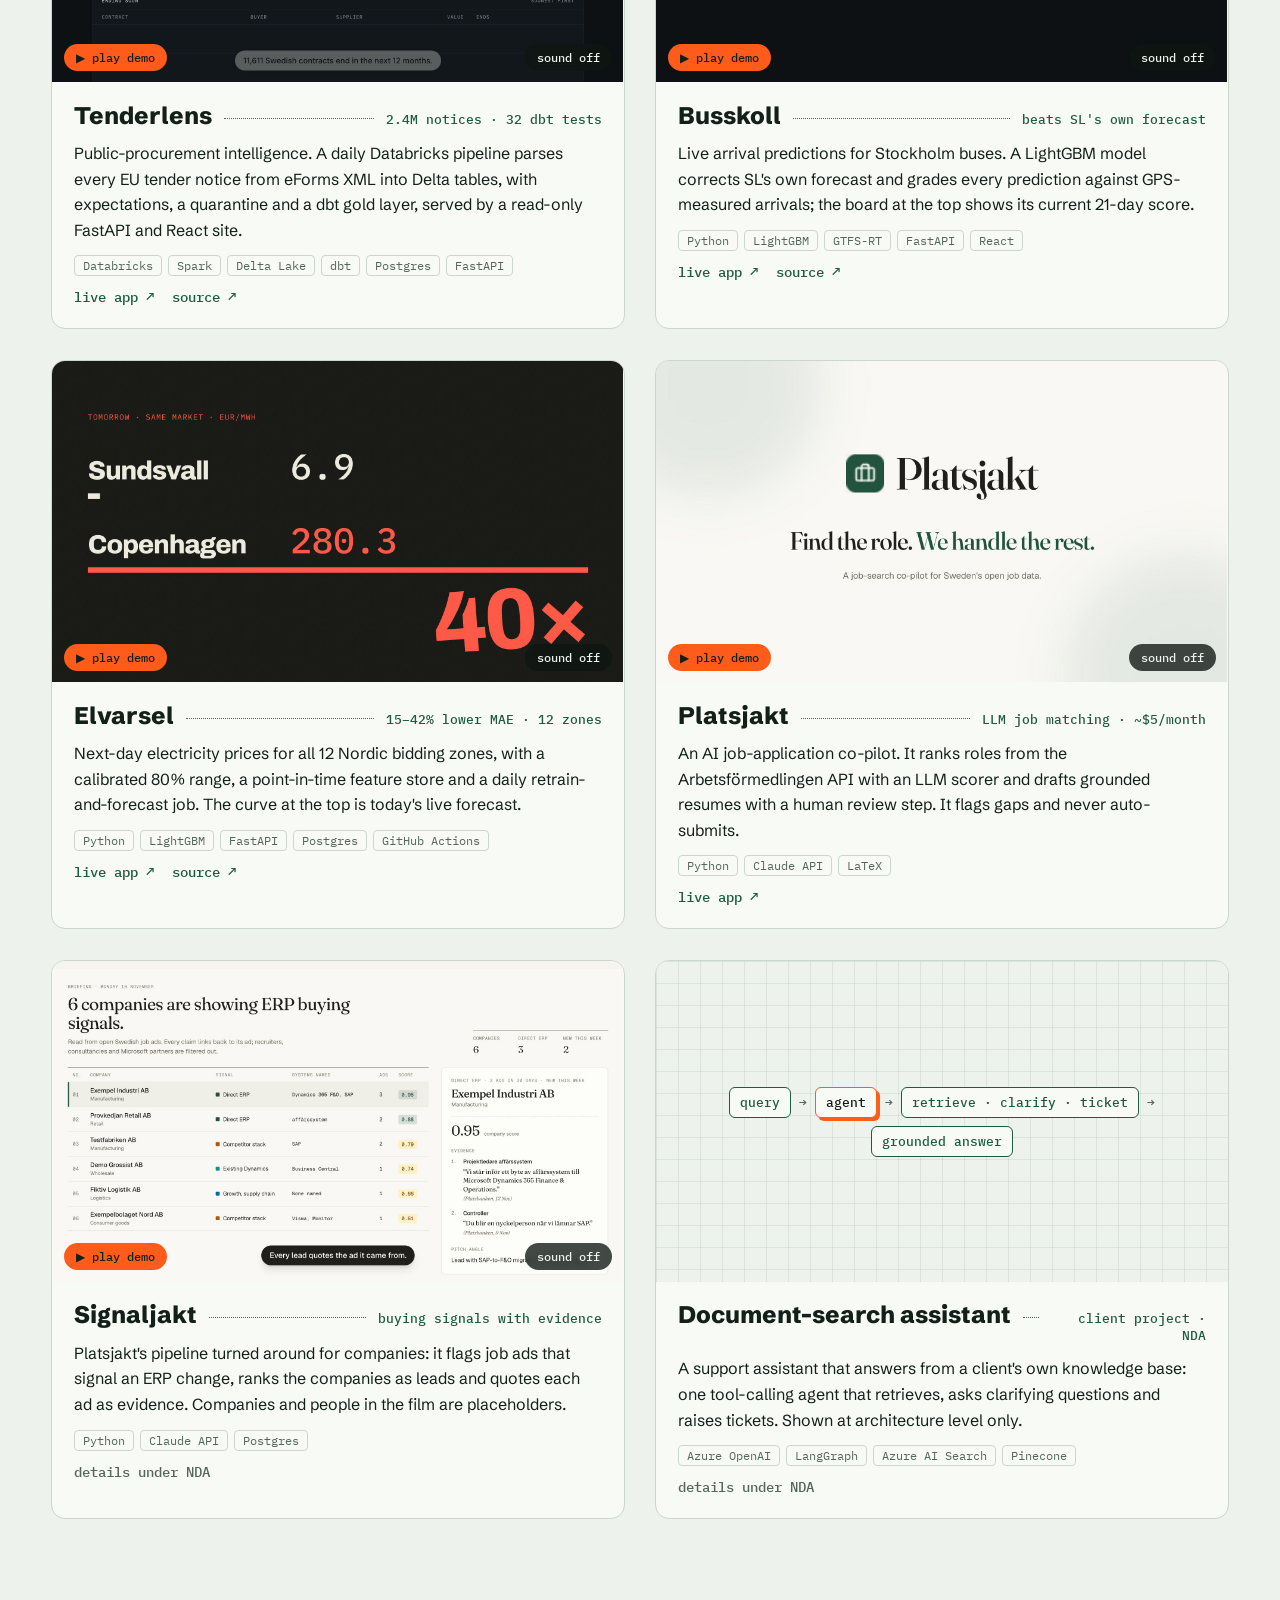
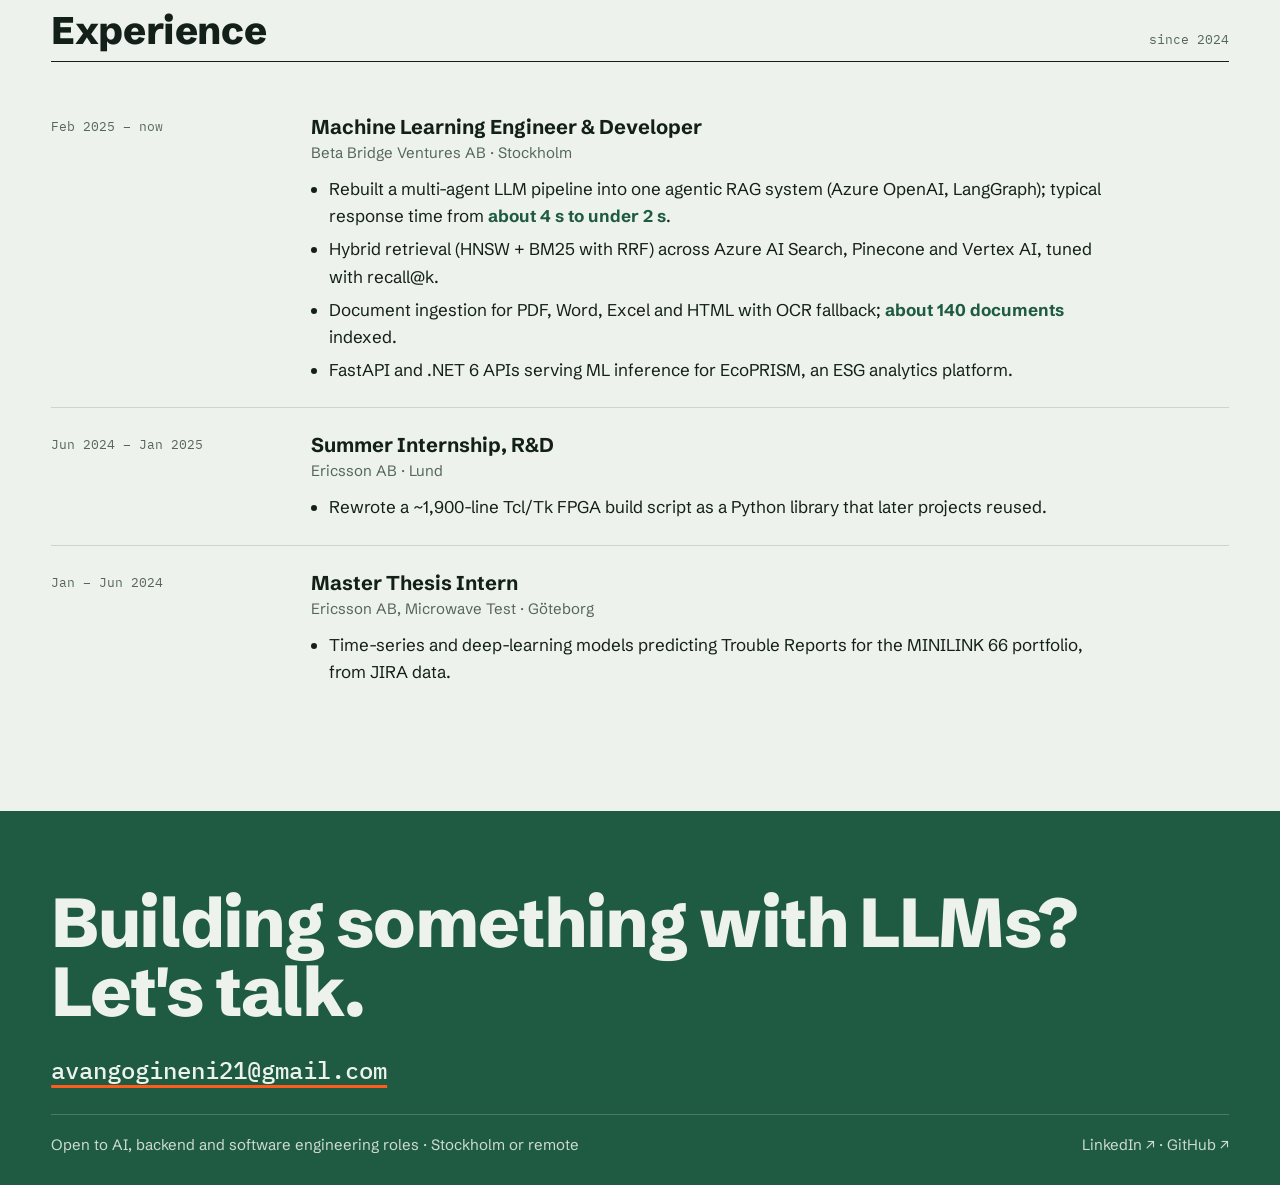
==== commit b5b0f7da: "Wide two-column layout, live forecast chart, demo films, favicon - Hero puts the live board beside t" ====
--- a/index.html
+++ b/index.html
@@ -4,193 +4,134 @@
 <meta charset="utf-8">
 <meta name="viewport" content="width=device-width, initial-scale=1, viewport-fit=cover">
 <title>Avan Gogineni · AI & Software Engineer</title>
-<meta name="description" content="Avan Gogineni, AI and software engineer in Stockholm building production LLM and RAG systems. Live readings from his running projects.">
+<meta name="description" content="Avan Gogineni, AI and software engineer in Stockholm building production LLM and RAG systems. Live readings and demo films from his running projects.">
+<link rel="icon" href="favicon.svg" type="image/svg+xml">
 <link rel="preconnect" href="https://fonts.googleapis.com">
 <link rel="preconnect" href="https://fonts.gstatic.com" crossorigin>
 <link rel="stylesheet" href="https://fonts.googleapis.com/css2?family=Schibsted+Grotesk:wght@400;500;700;800&family=IBM+Plex+Mono:wght@400;500&display=swap">
-<link rel="stylesheet" href="style.css?v=2">
+<link rel="stylesheet" href="style.css?v=3">
 </head>
 <body>
-<div class="wrap">
-  <nav aria-label="Main">
-    <a class="me" href="#top">Avan Gogineni</a>
-    <ul>
-      <li><a href="#work">Work</a></li>
-      <li><a href="#experience">Experience</a></li>
-      <li><a href="#contact">Contact</a></li>
-      <li><button class="theme" id="theme" type="button" aria-label="Toggle colour theme">◐ theme</button></li>
-    </ul>
-  </nav>
+<div class="top">
+  <div class="wrap">
+    <nav aria-label="Main">
+      <a class="me" href="#top"><img src="favicon.svg" alt="">Avan Gogineni</a>
+      <ul>
+        <li><a href="#work">Work</a></li>
+        <li><a href="#experience">Experience</a></li>
+        <li><a href="#contact">Contact</a></li>
+        <li><button class="theme" id="theme" type="button" aria-label="Toggle colour theme">◐ theme</button></li>
+      </ul>
+    </nav>
 
-  <header class="intro" id="top">
-    <h1><b>Avan Gogineni</b> is an AI &amp; software engineer building production <b>LLM and RAG systems</b> at <b>Beta Bridge</b> in Stockholm, previously at <b>Ericsson</b>.</h1>
-    <div class="actions">
-      <a class="btn primary" href="cv/Avan_Gogineni_Resume_AI.pdf" target="_blank" rel="noopener">Download CV ↓</a>
-      <span class="cvs">also as <a href="cv/Avan_Gogineni_Resume_S.pdf" target="_blank" rel="noopener">software</a>·<a href="cv/Avan_Gogineni_Resume_DE.pdf" target="_blank" rel="noopener">data</a></span>
-      <a class="btn" href="https://linkedin.com/in/avangogineni" target="_blank" rel="noopener">LinkedIn ↗</a>
-      <a class="btn" href="https://github.com/AvanGogineni-Projects" target="_blank" rel="noopener">GitHub ↗</a>
-      <button class="copy" type="button" data-copy="avangogineni21@gmail.com">avangogineni21@gmail.com ⧉</button>
+    <div class="hero" id="top">
+      <header class="intro">
+        <h1><b>Avan Gogineni</b> is an AI &amp; software engineer building production <b class="hl">LLM and RAG systems</b> at <b>Beta Bridge</b> in Stockholm, previously at <b>Ericsson</b>.</h1>
+        <div class="actions">
+          <a class="btn primary" href="cv/Avan_Gogineni_Resume_AI.pdf" target="_blank" rel="noopener">Download CV ↓</a>
+          <span class="cvs">also as <a href="cv/Avan_Gogineni_Resume_S.pdf" target="_blank" rel="noopener">software</a>·<a href="cv/Avan_Gogineni_Resume_DE.pdf" target="_blank" rel="noopener">data</a></span>
+          <a class="btn" href="https://linkedin.com/in/avangogineni" target="_blank" rel="noopener">LinkedIn ↗</a>
+          <a class="btn" href="https://github.com/AvanGogineni-Projects" target="_blank" rel="noopener">GitHub ↗</a>
+        </div>
+        <div class="facts">
+          <span>Python · FastAPI · .NET · Azure OpenAI · LangGraph · Databricks</span>
+          <span>MSc Computer Science, BTH</span>
+          <span>English · Swedish (learning)</span>
+        </div>
+      </header>
+
+      <aside class="board" aria-labelledby="live-h">
+        <div class="bh">
+          <h2 id="live-h"><span class="dot" aria-hidden="true"></span>Running now</h2>
+          <small id="updated">loading live readings…</small>
+        </div>
+        <a class="row" href="https://elvarsel.vercel.app" target="_blank" rel="noopener">
+          <span class="sys">Elvarsel ↗</span>
+          <span class="what" id="w-elv">Next-day electricity price forecast, SE3</span>
+          <span class="val wait" id="v-elv">…</span>
+          <span class="chart" id="c-elv"></span>
+          <span class="meta" id="m-elv">12 Nordic zones · retrained daily</span>
+        </a>
+        <a class="row" href="https://busskoll-pearl.vercel.app" target="_blank" rel="noopener">
+          <span class="sys">Busskoll ↗</span>
+          <span class="what">Bus-arrival error vs SL's own forecast, last 21 days</span>
+          <span class="val wait" id="v-bus">…</span>
+          <span class="meta" id="m-bus">LightGBM · reads SL's feed every 90 s</span>
+        </a>
+        <a class="row" href="https://tenderlens-eosin.vercel.app" target="_blank" rel="noopener">
+          <span class="sys">Tenderlens ↗</span>
+          <span class="what">Swedish public contracts ending in the next 12 months</span>
+          <span class="val wait" id="v-ten">…</span>
+          <span class="meta" id="m-ten">Databricks + dbt · daily</span>
+        </a>
+        <a class="row" href="https://bolagsvakt.vercel.app" target="_blank" rel="noopener">
+          <span class="sys">Bolagsvakt ↗</span>
+          <span class="what">Swedish companies tracked for risk changes</span>
+          <span class="val">982,666</span>
+          <span class="meta" id="m-bol">SCD2 history · weekly</span>
+        </a>
+        <div class="note" id="live-err" hidden>Live readings could not load right now. Each row still links to its running app.</div>
+      </aside>
     </div>
-    <div class="facts">
-      <span>Python · FastAPI · .NET · Azure OpenAI · LangGraph · Databricks</span>
-      <span>MSc Computer Science, BTH</span>
-      <span>English · Swedish (learning)</span>
-    </div>
-  </header>
+  </div>
+</div>
 
-  <section aria-labelledby="live-h">
-    <div class="board">
-      <div class="head">
-        <h2 id="live-h"><span class="dot" aria-hidden="true"></span>Running now</h2>
-        <small id="updated">loading live readings…</small>
+<main class="wrap">
+  <section class="block" id="work" aria-labelledby="work-h">
+    <div class="head"><h2 id="work-h">Selected work</h2><small>hover or tap a film to play · sound is optional</small></div>
+    <div class="cards" id="idx"></div>
+  </section>
+
+  <section class="block" id="experience" aria-labelledby="exp-h">
+    <div class="head"><h2 id="exp-h">Experience</h2><small>since 2024</small></div>
+    <div class="jobs">
+      <div class="job">
+        <div class="when">Feb 2025 – now</div>
+        <div><h3>Machine Learning Engineer &amp; Developer</h3><div class="org">Beta Bridge Ventures AB · Stockholm</div>
+          <ul>
+            <li>Rebuilt a multi-agent LLM pipeline into one agentic RAG system (Azure OpenAI, LangGraph); typical response time from <b>about 4 s to under 2 s</b>.</li>
+            <li>Hybrid retrieval (HNSW + BM25 with RRF) across Azure AI Search, Pinecone and Vertex AI, tuned with recall@k.</li>
+            <li>Document ingestion for PDF, Word, Excel and HTML with OCR fallback; <b>about 140 documents</b> indexed.</li>
+            <li>FastAPI and .NET 6 APIs serving ML inference for EcoPRISM, an ESG analytics platform.</li>
+          </ul></div>
       </div>
-      <a class="row" href="https://busskoll-pearl.vercel.app" target="_blank" rel="noopener">
-        <span class="sys">Busskoll</span>
-        <span class="what">Bus-arrival error vs SL's own forecast, last 21 days</span>
-        <span class="val wait" id="v-bus">…</span>
-        <span class="meta"><span id="m-bus">LightGBM · reads SL's feed every 90 s</span><span>live map ↗</span></span>
-      </a>
-      <a class="row" href="https://elvarsel.vercel.app" target="_blank" rel="noopener">
-        <span class="sys">Elvarsel</span>
-        <span class="what" id="w-elv">Next-day electricity price forecast, SE3</span>
-        <span class="val wait" id="v-elv">…</span>
-        <span class="meta"><span id="m-elv">12 Nordic zones · retrained daily</span><span>dashboard ↗</span></span>
-      </a>
-      <a class="row" href="https://tenderlens-eosin.vercel.app" target="_blank" rel="noopener">
-        <span class="sys">Tenderlens</span>
-        <span class="what">Swedish public contracts ending in the next 12 months</span>
-        <span class="val wait" id="v-ten">…</span>
-        <span class="meta"><span id="m-ten">Databricks + dbt · daily</span><span>open app ↗</span></span>
-      </a>
-      <a class="row" href="https://bolagsvakt.vercel.app" target="_blank" rel="noopener">
-        <span class="sys">Bolagsvakt</span>
-        <span class="what">Swedish companies tracked for risk changes</span>
-        <span class="val">982,666</span>
-        <span class="meta"><span id="m-bol">SCD2 history · refreshed weekly</span><span>open app ↗</span></span>
-      </a>
-      <div class="note" id="live-err" hidden>Live readings could not load right now. Each row still links to its running app.</div>
+      <div class="job">
+        <div class="when">Jun 2024 – Jan 2025</div>
+        <div><h3>Summer Internship, R&amp;D</h3><div class="org">Ericsson AB · Lund</div>
+          <ul><li>Rewrote a ~1,900-line Tcl/Tk FPGA build script as a Python library that later projects reused.</li></ul></div>
+      </div>
+      <div class="job">
+        <div class="when">Jan – Jun 2024</div>
+        <div><h3>Master Thesis Intern</h3><div class="org">Ericsson AB, Microwave Test · Göteborg</div>
+          <ul><li>Time-series and deep-learning models predicting Trouble Reports for the MINILINK 66 portfolio, from JIRA data.</li></ul></div>
+      </div>
     </div>
   </section>
+</main>
 
-  <section id="work" aria-labelledby="work-h">
-    <div class="head"><h2 id="work-h">Selected work</h2><small>click a row to open it</small></div>
-    <ul class="idx" id="idx"></ul>
-  </section>
-
-  <section id="experience" aria-labelledby="exp-h">
-    <div class="head"><h2 id="exp-h">Experience</h2><small>since 2024</small></div>
-    <div class="job">
-      <div class="when">Feb 2025 – now</div>
-      <div><h3>Machine Learning Engineer &amp; Developer</h3><div class="org">Beta Bridge Ventures AB · Stockholm</div>
-        <ul>
-          <li>Rebuilt a multi-agent LLM pipeline into one agentic RAG system (Azure OpenAI, LangGraph); typical response time from <b>about 4 s to under 2 s</b>.</li>
-          <li>Hybrid retrieval (HNSW + BM25 with RRF) across Azure AI Search, Pinecone and Vertex AI, tuned with recall@k.</li>
-          <li>Document ingestion for PDF, Word, Excel and HTML with OCR fallback; <b>about 140 documents</b> indexed.</li>
-          <li>FastAPI and .NET 6 APIs serving ML inference for EcoPRISM, an ESG analytics platform.</li>
-        </ul></div>
+<footer class="band" id="contact">
+  <div class="wrap">
+    <p class="say">Building something with LLMs?<br>Let's talk.</p>
+    <button class="mail" type="button" data-copy="avangogineni21@gmail.com" title="Copy email address">avangogineni21@gmail.com</button>
+    <div class="meta">
+      <span>Open to AI, backend and software engineering roles · Stockholm or remote</span>
+      <span><a href="https://linkedin.com/in/avangogineni" target="_blank" rel="noopener">LinkedIn ↗</a> · <a href="https://github.com/AvanGogineni-Projects" target="_blank" rel="noopener">GitHub ↗</a></span>
     </div>
-    <div class="job">
-      <div class="when">Jun 2024 – Jan 2025</div>
-      <div><h3>Summer Internship, R&amp;D</h3><div class="org">Ericsson AB · Lund</div>
-        <ul><li>Rewrote a ~1,900-line Tcl/Tk FPGA build script as a Python library that later projects reused.</li></ul></div>
-    </div>
-    <div class="job">
-      <div class="when">Jan – Jun 2024</div>
-      <div><h3>Master Thesis Intern</h3><div class="org">Ericsson AB, Microwave Test · Göteborg</div>
-        <ul><li>Time-series and deep-learning models predicting Trouble Reports for the MINILINK 66 portfolio, from JIRA data.</li></ul></div>
-    </div>
-  </section>
-
-  <footer id="contact">
-    <span>Open to AI, backend and software engineering roles · Stockholm or remote</span>
-    <span class="l">
-      <a href="mailto:avangogineni21@gmail.com">avangogineni21@gmail.com</a>
-      <a href="https://linkedin.com/in/avangogineni" target="_blank" rel="noopener">LinkedIn ↗</a>
-    </span>
-  </footer>
-</div>
+  </div>
+</footer>
 
 <script>
 const GH = "https://github.com/AvanGogineni-Projects/";
 const P = [
- {n:"Bolagsvakt",k:"AUC 0.784 · 982k companies",d:"Company-risk monitoring for Swedish small businesses. Weekly snapshots of 982,666 companies diffed into SCD2 history, 1.25M annual reports parsed from iXBRL, and an explainable risk score that beats the negative-equity rule (AUC 0.784 vs 0.609).",t:["Python","DuckDB","scikit-learn","Postgres","FastAPI","React"],a:"https://bolagsvakt.vercel.app",s:GH+"Bolagsvakt"},
- {n:"Tenderlens",k:"2.4M notices · 32 dbt tests",d:"Public-procurement intelligence. A daily Databricks pipeline parses every EU tender notice from eForms XML into Delta tables, with expectations, a quarantine and a dbt gold layer, served by a read-only FastAPI and React site.",t:["Databricks","Spark","Delta Lake","dbt","Postgres","FastAPI"],a:"https://tenderlens-eosin.vercel.app",s:GH+"Tenderlens"},
- {n:"Busskoll",k:"beats SL's own forecast",d:"Live arrival predictions for Stockholm buses. A LightGBM model corrects SL's own forecast and grades every prediction against GPS-measured arrivals; the board above shows its current 21-day score.",t:["Python","LightGBM","GTFS-RT","FastAPI","React"],a:"https://busskoll-pearl.vercel.app",s:GH+"Busskoll"},
- {n:"Elvarsel",k:"15–42% lower MAE · 12 zones",d:"Next-day electricity prices for all 12 Nordic bidding zones, with a calibrated 80% range, a point-in-time feature store and a daily retrain-and-forecast job.",t:["Python","LightGBM","FastAPI","Postgres","GitHub Actions"],a:"https://elvarsel.vercel.app",s:GH+"Elvarsel"},
- {n:"Platsjakt",k:"LLM job matching · ~$5/month",d:"An AI job-application co-pilot. It ranks roles from the Arbetsförmedlingen API with an LLM scorer and drafts grounded resumes with a human review step. It flags gaps and never auto-submits.",t:["Python","Claude API","LaTeX"],a:"https://platsjakt.vercel.app",s:null},
- {n:"Document-search assistant",k:"client project · NDA",d:"A support assistant that answers from a client's own knowledge base: one tool-calling agent that retrieves, asks clarifying questions and raises tickets. Shown at architecture level only.",t:["Azure OpenAI","LangGraph","Azure AI Search","Pinecone"],a:null,s:null}
+ {n:"Bolagsvakt",k:"AUC 0.784 · 982k companies",v:"bolagsvakt",d:"Company-risk monitoring for Swedish small businesses. Weekly snapshots of 982,666 companies diffed into SCD2 history, 1.25M annual reports parsed from iXBRL, and an explainable risk score that beats the negative-equity rule (AUC 0.784 vs 0.609).",t:["Python","DuckDB","scikit-learn","Postgres","FastAPI","React"],a:"https://bolagsvakt.vercel.app",s:GH+"Bolagsvakt"},
+ {n:"Tenderlens",k:"2.4M notices · 32 dbt tests",v:"tenderlens",d:"Public-procurement intelligence. A daily Databricks pipeline parses every EU tender notice from eForms XML into Delta tables, with expectations, a quarantine and a dbt gold layer, served by a read-only FastAPI and React site.",t:["Databricks","Spark","Delta Lake","dbt","Postgres","FastAPI"],a:"https://tenderlens-eosin.vercel.app",s:GH+"Tenderlens"},
+ {n:"Busskoll",k:"beats SL's own forecast",v:"busskoll",d:"Live arrival predictions for Stockholm buses. A LightGBM model corrects SL's own forecast and grades every prediction against GPS-measured arrivals; the board at the top shows its current 21-day score.",t:["Python","LightGBM","GTFS-RT","FastAPI","React"],a:"https://busskoll-pearl.vercel.app",s:GH+"Busskoll"},
+ {n:"Elvarsel",k:"15–42% lower MAE · 12 zones",v:"elvarsel",d:"Next-day electricity prices for all 12 Nordic bidding zones, with a calibrated 80% range, a point-in-time feature store and a daily retrain-and-forecast job. The curve at the top is today's live forecast.",t:["Python","LightGBM","FastAPI","Postgres","GitHub Actions"],a:"https://elvarsel.vercel.app",s:GH+"Elvarsel"},
+ {n:"Platsjakt",k:"LLM job matching · ~$5/month",v:"platsjakt",d:"An AI job-application co-pilot. It ranks roles from the Arbetsförmedlingen API with an LLM scorer and drafts grounded resumes with a human review step. It flags gaps and never auto-submits.",t:["Python","Claude API","LaTeX"],a:"https://platsjakt.vercel.app",s:null},
+ {n:"Signaljakt",k:"buying signals with evidence",v:"signaljakt",d:"Platsjakt's pipeline turned around for companies: it flags job ads that signal an ERP change, ranks the companies as leads and quotes each ad as evidence. Companies and people in the film are placeholders.",t:["Python","Claude API","Postgres"],a:null,s:null},
+ {n:"Document-search assistant",k:"client project · NDA",f:["query","*agent","retrieve · clarify · ticket","grounded answer"],d:"A support assistant that answers from a client's own knowledge base: one tool-calling agent that retrieves, asks clarifying questions and raises tickets. Shown at architecture level only.",t:["Azure OpenAI","LangGraph","Azure AI Search","Pinecone"],a:null,s:null}
 ];
-
-const idx = document.getElementById('idx');
-P.forEach((p, i) => {
-  const li = document.createElement('li');
-  const links = [p.a && `<a href="${p.a}" target="_blank" rel="noopener">live app ↗</a>`, p.s && `<a href="${p.s}" target="_blank" rel="noopener">source ↗</a>`].filter(Boolean).join('');
-  li.innerHTML = `<button type="button" aria-expanded="false" aria-controls="d${i}" id="b${i}">
-      <span class="name">${p.n}</span><span class="lead" aria-hidden="true"></span>
-      <span class="kpi">${p.k}</span><span class="chev" aria-hidden="true">›</span></button>
-    <div class="detail" id="d${i}" role="region" aria-labelledby="b${i}" hidden>
-      <p>${p.d}</p>
-      <div class="tags">${p.t.map(x => `<span>${x}</span>`).join('')}</div>
-      <div class="links">${links || '<span style="color:var(--muted)">details under NDA</span>'}</div>
-    </div>`;
-  const b = li.querySelector('button'), d = li.querySelector('.detail');
-  b.addEventListener('click', () => {
-    const open = d.hidden; d.hidden = !open; b.setAttribute('aria-expanded', open);
-    open ? li.setAttribute('data-open', '') : li.removeAttribute('data-open');
-  });
-  idx.appendChild(li);
-});
-idx.querySelector('button').click(); // first project open, so the index shows what a row holds
-
-// Live board: data/live.json is refreshed by a scheduled GitHub Action (scripts/snapshot.py).
-const $ = id => document.getElementById(id);
-const nf = new Intl.NumberFormat('en-US');
-const day = iso => new Intl.DateTimeFormat('en-GB', {day: 'numeric', month: 'short', timeZone: 'Europe/Stockholm'}).format(new Date(iso));
-const hour = iso => new Intl.DateTimeFormat('en-GB', {hour: '2-digit', minute: '2-digit', timeZone: 'Europe/Stockholm'}).format(new Date(iso));
-function ago(iso) {
-  const m = Math.round((Date.now() - new Date(iso)) / 60000);
-  if (m < 60) return `${Math.max(m, 0)} min ago`;
-  const h = Math.round(m / 60);
-  return h < 48 ? `${h} h ago` : `${Math.round(h / 24)} days ago`;
-}
-function setVal(id, html) { const el = $(id); el.innerHTML = html; el.classList.remove('wait'); }
-
-fetch('data/live.json', {cache: 'no-cache'}).then(r => r.ok ? r.json() : Promise.reject(r.status)).then(j => {
-  const s = j.sources;
-  if (s.busskoll) {
-    const b = s.busskoll;
-    setVal('v-bus', `−${b.pct_lower}%<em>${b.mae_busskoll} s vs ${b.mae_sl} s</em>`);
-    $('v-bus').classList.add('good');
-    $('m-bus').textContent = `beat SL on ${b.days_beat} of ${b.days_scored} days · LightGBM`;
-  }
-  if (s.elvarsel) {
-    const e = s.elvarsel;
-    $('w-elv').textContent = `${e.zone} price forecast for ${day(e.peak_time)}, daily average`;
-    setVal('v-elv', `${e.avg}<em>€/MWh · peak ${e.peak} at ${hour(e.peak_time)}</em>`);
-    $('m-elv').textContent = `80% range ${e.low}–${e.high} · 12 Nordic zones · retrained daily`;
-  }
-  if (s.tenderlens) setVal('v-ten', nf.format(s.tenderlens.expiring_12m));
-  if (s.bolagsvakt) $('m-bol').textContent = `registry snapshot ${day(s.bolagsvakt.registry_snapshot)} · refreshed weekly`;
-  $('updated').textContent = `updated ${ago(j.generated_at)}`;
-}).catch(() => {
-  ['v-bus', 'v-elv', 'v-ten'].forEach(id => setVal(id, '—'));
-  $('updated').textContent = 'offline';
-  $('live-err').hidden = false;
-});
-
-document.querySelectorAll('[data-copy]').forEach(btn => btn.addEventListener('click', () => {
-  const v = btn.dataset.copy, orig = btn.textContent;
-  const done = t => { btn.textContent = t; setTimeout(() => btn.textContent = orig, 1600); };
-  try { navigator.clipboard.writeText(v).then(() => done('copied ✓'), () => done(v)); } catch (e) { done(v); }
-}));
-
-const root = document.documentElement;
-try { const t = localStorage.getItem('theme'); if (t) root.dataset.theme = t; } catch (e) {}
-$('theme').addEventListener('click', () => {
-  const dark = root.dataset.theme ? root.dataset.theme === 'dark' : matchMedia('(prefers-color-scheme: dark)').matches;
-  root.dataset.theme = dark ? 'light' : 'dark';
-  try { localStorage.setItem('theme', root.dataset.theme); } catch (e) {}
-});
 </script>
+<script src="app.js?v=2"></script>
 </body>
 </html>
--- a/style.css
+++ b/style.css
@@ -1,117 +1,157 @@
-/* Layout: one readable column; a bio sentence, then a live "systems board", then a table-of-contents project index that expands in place. */
+/* Layout: wide two-column hero (bio left, live systems board right), then a grid of film cards, then experience, then a pine contact band. */
 /* Palette: sage paper + pine green work together; signal orange is the one loud colour, used in only a few places. */
 :root{
   --bg:#EEF2EC; --surface:#F8FAF6; --ink:#13201A; --muted:#55665C; --line:#CCD6CE;
   --accent:#1E5B42; --pop:#FF5B1A; --on-pop:#13201A; --live:#FF5B1A; --warn:#B26A00;
+  --band:#1E5B42; --on-band:#EEF2EC; --grid:rgba(30,91,66,.09);
   --f-display:"Schibsted Grotesk","Helvetica Neue",Arial,sans-serif;
   --f-body:"Schibsted Grotesk","Helvetica Neue",Arial,sans-serif;
   --f-mono:"IBM Plex Mono",ui-monospace,Menlo,Consolas,monospace;
+  --max:1360px;
 }
 @media (prefers-color-scheme:dark){:root:not([data-theme="light"]){
   --bg:#0F1713; --surface:#15201A; --ink:#E8EFE9; --muted:#93A69A; --line:#24332B;
-  --accent:#7FD1A8; --pop:#FF6A2B; --on-pop:#0F1713; --live:#FF6A2B; --warn:#E3A341; color-scheme:dark}}
+  --accent:#7FD1A8; --pop:#FF6A2B; --on-pop:#0F1713; --live:#FF6A2B; --warn:#E3A341;
+  --band:#183A2B; --on-band:#E8EFE9; --grid:rgba(127,209,168,.07); color-scheme:dark}}
 :root[data-theme="dark"]{
   --bg:#0F1713; --surface:#15201A; --ink:#E8EFE9; --muted:#93A69A; --line:#24332B;
-  --accent:#7FD1A8; --pop:#FF6A2B; --on-pop:#0F1713; --live:#FF6A2B; --warn:#E3A341; color-scheme:dark}
+  --accent:#7FD1A8; --pop:#FF6A2B; --on-pop:#0F1713; --live:#FF6A2B; --warn:#E3A341;
+  --band:#183A2B; --on-band:#E8EFE9; --grid:rgba(127,209,168,.07); color-scheme:dark}
 
 *{box-sizing:border-box}
-body{background:var(--bg);color:var(--ink);font:400 17px/1.6 var(--f-body)}
+html{scroll-behavior:smooth}
+body{margin:0;background:var(--bg);color:var(--ink);font:400 17px/1.6 var(--f-body)}
 a{color:inherit}
-.wrap{max-width:880px;margin:0 auto;padding-block:28px 64px;
-  padding-left:max(16px,env(safe-area-inset-left,0px));padding-right:max(16px,env(safe-area-inset-right,0px));
-  display:grid;gap:72px}
-:focus-visible{outline:2px solid var(--accent);outline-offset:3px;border-radius:2px}
+:focus-visible{outline:2px solid var(--pop);outline-offset:3px;border-radius:3px}
+::selection{background:var(--pop);color:var(--on-pop)}
 
-/* nav */
-nav{display:flex;justify-content:space-between;align-items:center;gap:16px;flex-wrap:wrap;font-size:15px}
-nav .me{font-weight:700;text-decoration:none}
-nav ul{display:flex;gap:20px;list-style:none;margin:0;padding:0;align-items:center}
+.wrap{max-width:var(--max);margin:0 auto;
+  padding-left:max(clamp(16px,4vw,56px),env(safe-area-inset-left,0px));
+  padding-right:max(clamp(16px,4vw,56px),env(safe-area-inset-right,0px))}
+
+/* top: engineering-paper grid behind nav + hero */
+.top{background-image:linear-gradient(var(--grid) 1px,transparent 1px),linear-gradient(90deg,var(--grid) 1px,transparent 1px);
+  background-size:28px 28px;border-bottom:1px solid var(--line)}
+nav{display:flex;justify-content:space-between;align-items:center;gap:16px;flex-wrap:wrap;padding-block:24px;font-size:15px}
+nav .me{font-weight:800;text-decoration:none;display:flex;align-items:center;gap:10px}
+nav .me img{width:26px;height:26px}
+nav ul{display:flex;gap:22px;list-style:none;margin:0;padding:0;align-items:center}
 nav ul a{text-decoration:none;color:var(--muted)} nav ul a:hover{color:var(--ink)}
-.theme{font:500 13px var(--f-mono);background:none;border:1px solid var(--line);color:var(--muted);padding:4px 10px;border-radius:999px;cursor:pointer}
+.theme{font:500 13px var(--f-mono);background:var(--bg);border:1px solid var(--line);color:var(--muted);padding:4px 10px;border-radius:999px;cursor:pointer}
 
-/* intro */
-.intro h1{font:500 clamp(28px,4.6vw,44px)/1.22 var(--f-display);letter-spacing:-.01em;margin:0;color:var(--muted);text-wrap:balance}
-.intro h1 b{color:var(--accent);font-weight:700}
+.hero{display:grid;grid-template-columns:minmax(0,1.05fr) minmax(0,1fr);gap:clamp(32px,5vw,72px);align-items:start;padding-block:clamp(28px,6vw,72px) clamp(40px,6vw,80px)}
+.intro h1{font:500 clamp(32px,4.1vw,60px)/1.12 var(--f-display);letter-spacing:-.02em;margin:0;color:var(--muted);text-wrap:balance}
+.intro h1 b{color:var(--accent);font-weight:800}
 .intro h1 b:first-child{color:var(--ink)}
-.actions{display:flex;flex-wrap:wrap;gap:12px;margin-top:28px;align-items:center}
-.btn{display:inline-flex;align-items:center;gap:8px;padding:11px 18px;border-radius:8px;font-weight:600;font-size:15px;text-decoration:none;border:1px solid var(--line)}
+.intro h1 b.hl{text-decoration:underline;text-decoration-color:var(--pop);text-decoration-thickness:.12em;text-underline-offset:.14em;text-decoration-skip-ink:none}
+.actions{display:flex;flex-wrap:wrap;gap:12px;margin-top:32px;align-items:center}
+.btn{display:inline-flex;align-items:center;gap:8px;padding:12px 18px;border-radius:8px;font-weight:600;font-size:15px;text-decoration:none;border:1px solid var(--line);background:var(--bg)}
+.btn:hover{border-color:var(--ink)}
 .btn.primary{background:var(--pop);color:var(--on-pop);border-color:var(--pop)}
 .btn.primary:hover{border-color:var(--ink);box-shadow:3px 3px 0 var(--ink)}
-.btn:hover{border-color:var(--ink)}
-.copy{font:500 14px var(--f-mono);color:var(--muted);background:none;border:0;cursor:pointer;padding:11px 4px}
+.cvs{display:flex;gap:6px;align-items:center;font:400 13px var(--f-mono);color:var(--muted)}
+.cvs a{color:var(--accent);text-decoration:none} .cvs a:hover{text-decoration:underline}
+.copy{font:500 14px var(--f-mono);color:var(--muted);background:none;border:0;cursor:pointer;padding:6px 0}
 .copy:hover{color:var(--ink)}
-.facts{display:flex;flex-wrap:wrap;gap:8px 20px;margin-top:20px;font:400 13px var(--f-mono);color:var(--muted)}
+.facts{display:flex;flex-wrap:wrap;gap:8px 20px;margin-top:22px;font:400 13px var(--f-mono);color:var(--muted)}
 
 /* section heads */
-.head{display:flex;justify-content:space-between;align-items:baseline;gap:12px;flex-wrap:wrap;border-bottom:1px solid var(--ink);padding-bottom:10px;margin-bottom:4px}
-.head h2{font:700 15px var(--f-display);letter-spacing:.06em;text-transform:uppercase;margin:0}
-.head small{font:400 12px var(--f-mono);color:var(--muted)}
+section.block{padding-block:clamp(48px,7vw,96px) 0}
+.head{display:flex;justify-content:space-between;align-items:baseline;gap:12px;flex-wrap:wrap;border-bottom:1px solid var(--ink);padding-bottom:10px;margin-bottom:28px}
+.head h2{font:800 clamp(26px,3vw,40px)/1.1 var(--f-display);letter-spacing:-.01em;margin:0}
+.head small{font:400 13px var(--f-mono);color:var(--muted)}
 
 /* live board */
-.board{background:var(--surface);border:1px solid var(--line);border-top:4px solid var(--pop);border-radius:12px;overflow:hidden}
-.board .head{border:0;padding:16px 20px 12px;margin:0;border-bottom:1px solid var(--line)}
-.dot{display:inline-block;width:8px;height:8px;border-radius:50%;background:var(--live);margin-right:8px;vertical-align:1px;box-shadow:0 0 0 0 var(--live);animation:pulse 2.4s infinite}
+.board{background:var(--surface);border:1px solid var(--line);border-top:4px solid var(--pop);border-radius:14px;overflow:hidden;box-shadow:0 1px 0 var(--line),0 18px 40px -28px rgba(19,32,26,.35)}
+.board .bh{display:flex;justify-content:space-between;align-items:baseline;gap:12px;padding:14px 18px 12px;border-bottom:1px solid var(--line)}
+.board .bh h2{font:700 14px var(--f-display);letter-spacing:.08em;text-transform:uppercase;margin:0}
+.board .bh small{font:400 12px var(--f-mono);color:var(--muted)}
+.dot{display:inline-block;width:8px;height:8px;border-radius:50%;background:var(--live);margin-right:8px;vertical-align:1px;animation:pulse 2.4s infinite}
 @keyframes pulse{0%{box-shadow:0 0 0 0 color-mix(in srgb,var(--live) 55%,transparent)}70%{box-shadow:0 0 0 8px transparent}100%{box-shadow:0 0 0 0 transparent}}
-.row{display:grid;grid-template-columns:150px minmax(0,1fr) auto;gap:6px 20px;align-items:baseline;padding:16px 20px;border-bottom:1px solid var(--line);text-decoration:none}
-.row:last-child{border-bottom:0}
-.row:hover{background:color-mix(in srgb,var(--accent) 5%,transparent)}
-.row .sys{font:500 14px var(--f-mono)}
-.row .what{color:var(--muted);font-size:15px;min-width:0}
-.row .val{font:500 22px var(--f-mono);font-variant-numeric:tabular-nums;text-align:right;white-space:nowrap}
-.row .val em{font-style:normal;font-size:13px;color:var(--muted);margin-left:6px}
-.row .meta{grid-column:2 / -1;font:400 12px var(--f-mono);color:var(--muted);display:flex;gap:14px;flex-wrap:wrap}
+.row{display:grid;grid-template-columns:minmax(0,1fr) auto;gap:2px 16px;align-items:baseline;padding:13px 18px;border-bottom:1px solid var(--line);text-decoration:none}
+.row:last-of-type{border-bottom:0}
+.row:hover{background:color-mix(in srgb,var(--accent) 6%,transparent)}
+.row .sys{font:500 13px var(--f-mono);color:var(--accent)}
+.row .what{color:var(--muted);font-size:14px;line-height:1.4;min-width:0;grid-column:1}
+.row .val{font:500 24px/1.1 var(--f-mono);font-variant-numeric:tabular-nums;text-align:right;grid-row:1 / span 2;grid-column:2;align-self:center}
+.row .val em{display:block;font-style:normal;font-size:12px;color:var(--muted);margin-top:2px}
+.row .val.wait{color:var(--muted)}
+.row .meta{grid-column:1 / -1;font:400 12px var(--f-mono);color:var(--muted);display:flex;gap:12px;flex-wrap:wrap;margin-top:4px}
 .good{color:var(--accent)}
-.note{font:400 12px var(--f-mono);color:var(--warn);padding:10px 20px;border-top:1px dashed var(--line)}
+.chart{grid-column:1 / -1;margin-top:8px}
+.chart svg{display:block;width:100%;height:auto;overflow:visible}
+.chart .band{fill:var(--accent);opacity:.14}
+.chart .line{fill:none;stroke:var(--accent);stroke-width:2;stroke-linejoin:round}
+.chart .peak{fill:var(--pop)}
+.chart text{font:400 10px var(--f-mono);fill:var(--muted)}
+.chart .draw{stroke-dasharray:1200;stroke-dashoffset:1200;animation:draw 1.6s ease-out .2s forwards}
+@keyframes draw{to{stroke-dashoffset:0}}
+.note{font:400 12px var(--f-mono);color:var(--warn);padding:10px 18px;border-top:1px dashed var(--line)}
 
-/* project index */
-.idx{list-style:none;margin:0;padding:0}
-.idx li{border-bottom:1px solid var(--line)}
-.idx button{all:unset;box-sizing:border-box;width:100%;cursor:pointer;display:flex;align-items:baseline;gap:12px;padding:14px 0}
-.idx .name{font:700 19px var(--f-display);white-space:nowrap}
-.idx .lead{flex:1;border-bottom:1px dotted var(--muted);transform:translateY(-5px);min-width:16px}
-.idx .kpi{font:400 13px var(--f-mono);color:var(--muted);text-align:right}
-.idx .chev{font:400 14px var(--f-mono);color:var(--muted);width:14px;transition:transform .2s}
-.idx li[data-open] .chev{transform:rotate(90deg);color:var(--pop)}
-.idx li[data-open] .name{color:var(--accent)}
-.detail{padding:0 0 22px;display:grid;gap:12px;max-width:68ch}
-.detail p{margin:0}
+/* film cards */
+.cards{display:grid;grid-template-columns:repeat(2,minmax(0,1fr));gap:clamp(18px,2.4vw,32px)}
+.card{background:var(--surface);border:1px solid var(--line);border-radius:14px;overflow:hidden;display:flex;flex-direction:column}
+.card.feature{grid-column:1 / -1;display:grid;grid-template-columns:minmax(0,1.45fr) minmax(0,1fr)}
+.film{position:relative;aspect-ratio:16/9;background:#0b120e;cursor:pointer;max-width:100%}
+.film video{width:100%;height:100%;object-fit:cover;display:block}
+.film .ctl{position:absolute;left:12px;right:12px;bottom:12px;display:flex;justify-content:space-between;gap:8px;pointer-events:none}
+.film button{pointer-events:auto;font:500 12px var(--f-mono);border:0;border-radius:999px;padding:6px 12px;cursor:pointer;background:rgba(15,23,19,.78);color:#EEF2EC;backdrop-filter:blur(4px)}
+.film button.play{background:var(--pop);color:var(--on-pop)}
+.film.playing button.play{background:rgba(15,23,19,.78);color:#EEF2EC}
+.card.feature .film{aspect-ratio:auto;min-height:100%}
+.card.feature .film video{position:absolute;inset:0}
+.diagram{aspect-ratio:16/9;display:grid;place-items:center;padding:20px;background:
+  linear-gradient(var(--grid) 1px,transparent 1px),linear-gradient(90deg,var(--grid) 1px,transparent 1px),var(--bg);background-size:22px 22px}
+.flow{display:flex;flex-wrap:wrap;align-items:center;justify-content:center;gap:8px;font:500 13px var(--f-mono)}
+.flow span{border:1px solid var(--accent);color:var(--accent);background:var(--surface);border-radius:6px;padding:6px 10px}
+.flow span.hot{border-color:var(--pop);color:var(--ink);box-shadow:3px 3px 0 var(--pop)}
+.flow i{font-style:normal;color:var(--muted)}
+.body{padding:20px 22px 22px;display:grid;gap:12px;align-content:start}
+.card.feature .body{padding:28px}
+.title{display:flex;align-items:baseline;gap:12px}
+.title h3{font:800 24px/1.1 var(--f-display);margin:0;white-space:nowrap}
+.title .lead{flex:1;border-bottom:1px dotted var(--muted);transform:translateY(-5px);min-width:16px}
+.title .kpi{font:500 13px var(--f-mono);color:var(--accent);text-align:right}
+.body p{margin:0;color:var(--ink);font-size:16px}
 .tags{display:flex;flex-wrap:wrap;gap:6px}
 .tags span{font:400 12px var(--f-mono);border:1px solid var(--line);border-radius:4px;padding:2px 8px;color:var(--muted)}
 .links{display:flex;gap:18px;font:500 14px var(--f-mono)}
 .links a{color:var(--accent);text-decoration:none} .links a:hover{text-decoration:underline}
+.links .muted{color:var(--muted)}
 
 /* experience */
-.job{display:grid;grid-template-columns:200px minmax(0,1fr);gap:8px 32px;padding:22px 0;border-bottom:1px solid var(--line)}
+.jobs{display:grid}
+.job{display:grid;grid-template-columns:220px minmax(0,1fr);gap:8px 40px;padding:24px 0;border-bottom:1px solid var(--line)}
 .job:last-child{border-bottom:0}
-.job .when{font:400 13px var(--f-mono);color:var(--muted)}
-.job h3{font:700 18px var(--f-display);margin:0}
+.job .when{font:400 13px var(--f-mono);color:var(--muted);padding-top:4px}
+.job h3{font:700 20px var(--f-display);margin:0}
 .job .org{color:var(--muted);font-size:15px;margin:2px 0 10px}
-.job ul{margin:0;padding-left:18px;display:grid;gap:6px}
-.job b{font-weight:600}
+.job ul{margin:0;padding-left:18px;display:grid;gap:6px;max-width:80ch}
+.job b{font-weight:700;color:var(--accent)}
 
-footer{display:flex;justify-content:space-between;flex-wrap:wrap;gap:16px;border-top:1px solid var(--ink);padding-top:18px;font-size:15px}
-footer .l{display:flex;gap:18px;flex-wrap:wrap}
+/* contact band */
+.band{margin-top:clamp(56px,8vw,112px);background:var(--band);color:var(--on-band)}
+.band .wrap{padding-block:clamp(40px,6vw,80px) 28px;display:grid;gap:28px}
+.band .say{font:800 clamp(32px,5.4vw,80px)/1 var(--f-display);letter-spacing:-.02em;margin:0}
+.band .mail{font:500 clamp(16px,2vw,24px) var(--f-mono);color:var(--on-band);background:none;border:0;padding:0;cursor:pointer;text-align:left;text-decoration:underline;text-decoration-color:var(--pop);text-decoration-thickness:3px;text-underline-offset:6px;overflow-wrap:anywhere}
+.band .meta{display:flex;justify-content:space-between;flex-wrap:wrap;gap:12px 24px;font-size:15px;opacity:.85;border-top:1px solid color-mix(in srgb,var(--on-band) 25%,transparent);padding-top:18px}
+.band .meta a{text-decoration:none} .band .meta a:hover{text-decoration:underline}
 
-@media (max-width:640px){
-  .row{grid-template-columns:minmax(0,1fr) auto}
-  .row .what{grid-column:1 / -1;order:3}
-  .row .meta{grid-column:1 / -1;order:4}
-  .idx button{flex-wrap:wrap}
-  .idx .lead{display:none}
-  .idx .kpi{flex-basis:100%;text-align:left;order:3}
+@media (max-width:1000px){
+  .hero{grid-template-columns:1fr}
+  .card.feature{grid-template-columns:1fr}
+  .card.feature .film{aspect-ratio:16/9;min-height:0}
+}
+@media (max-width:720px){
+  .cards{grid-template-columns:1fr}
+  .title{flex-wrap:wrap}
+  .title .lead{display:none}
+  .title .kpi{flex-basis:100%;text-align:left}
   .job{grid-template-columns:1fr}
+  .row .val{font-size:20px}
 }
-@media (prefers-reduced-motion:reduce){.dot{animation:none}.idx .chev{transition:none}}
-
-/* CV variants next to the main button */
-.cvs{display:flex;gap:6px;align-items:center;font:400 13px var(--f-mono);color:var(--muted)}
-.cvs a{color:var(--accent);text-decoration:none} .cvs a:hover{text-decoration:underline}
-.row .val.wait{color:var(--muted)}
-
-/* phone: let long readings break under the number instead of overlapping the system name */
-@media (max-width:640px){
-  .row .val{white-space:normal}
-  .row .val em{display:block;margin-left:0}
+@media (prefers-reduced-motion:reduce){
+  html{scroll-behavior:auto}
+  .dot{animation:none}
+  .chart .draw{animation:none;stroke-dashoffset:0}
 }
-
-::selection{background:var(--pop);color:var(--on-pop)}
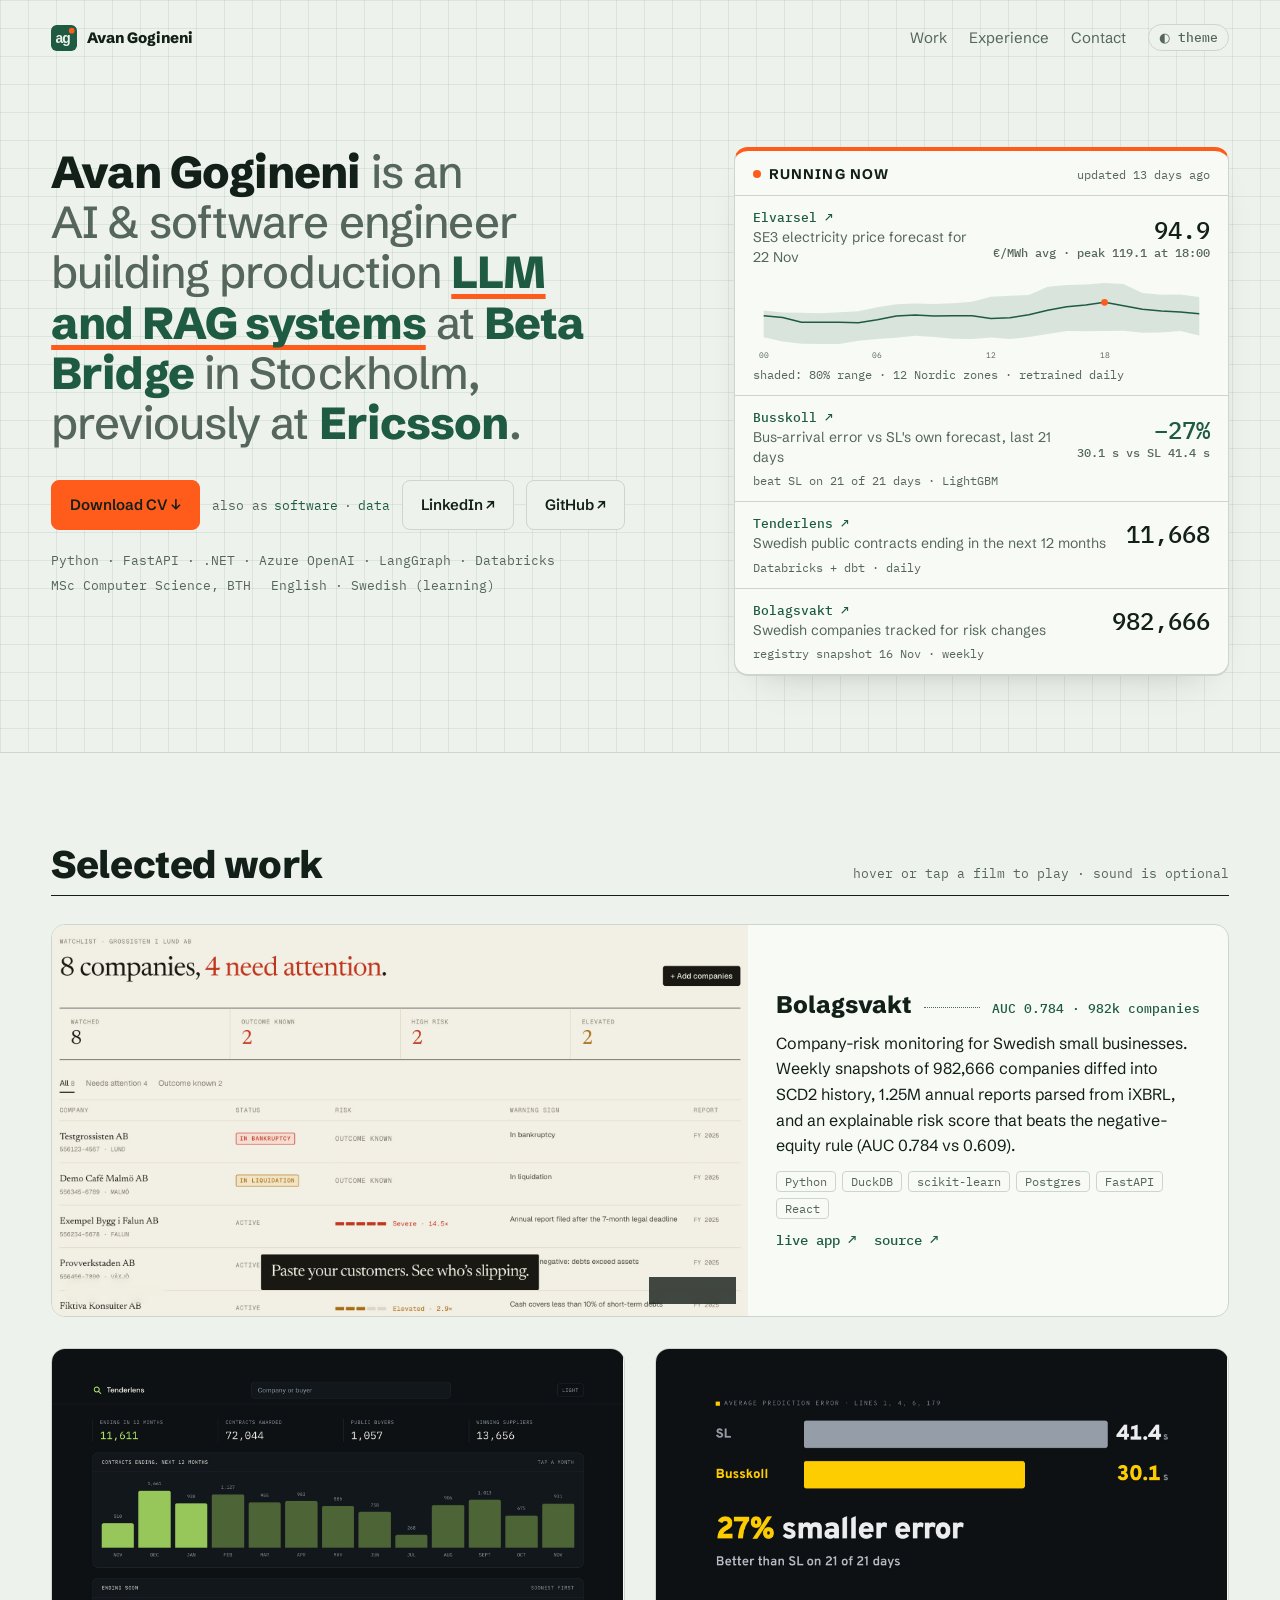
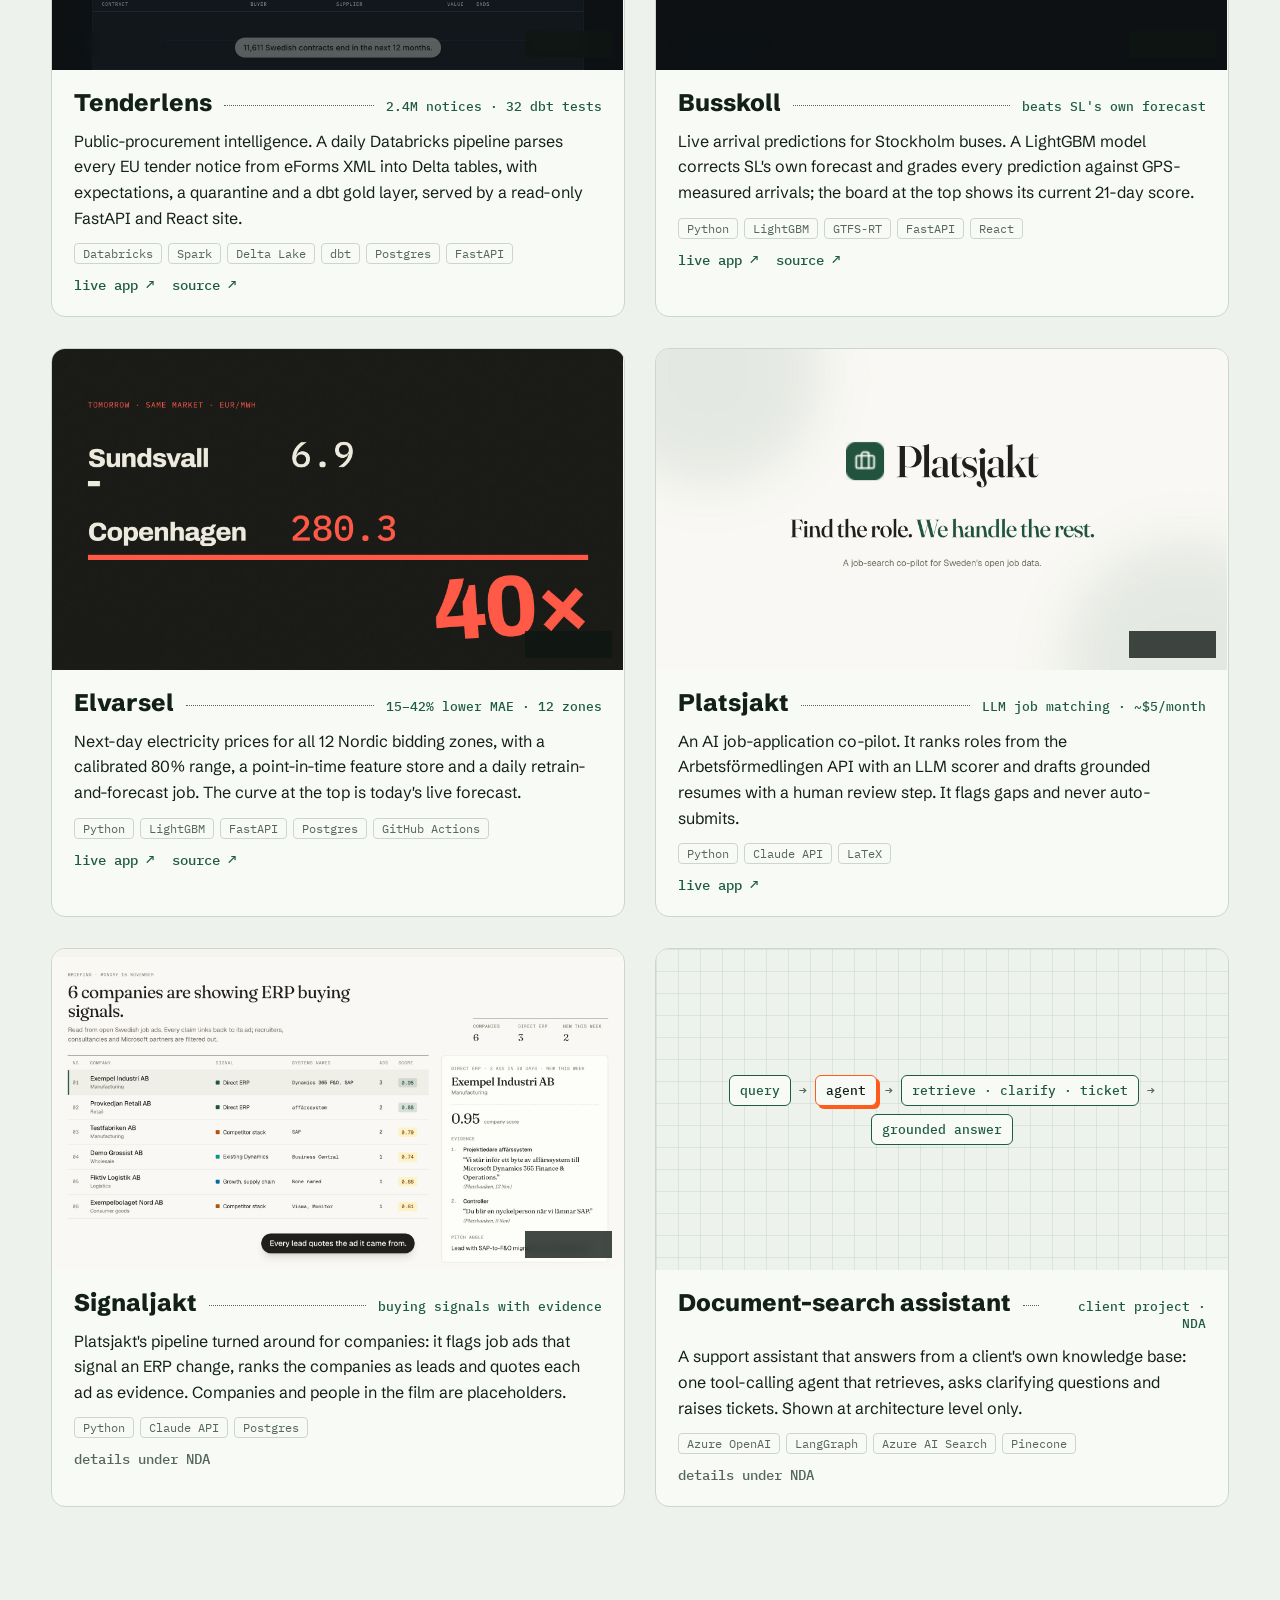
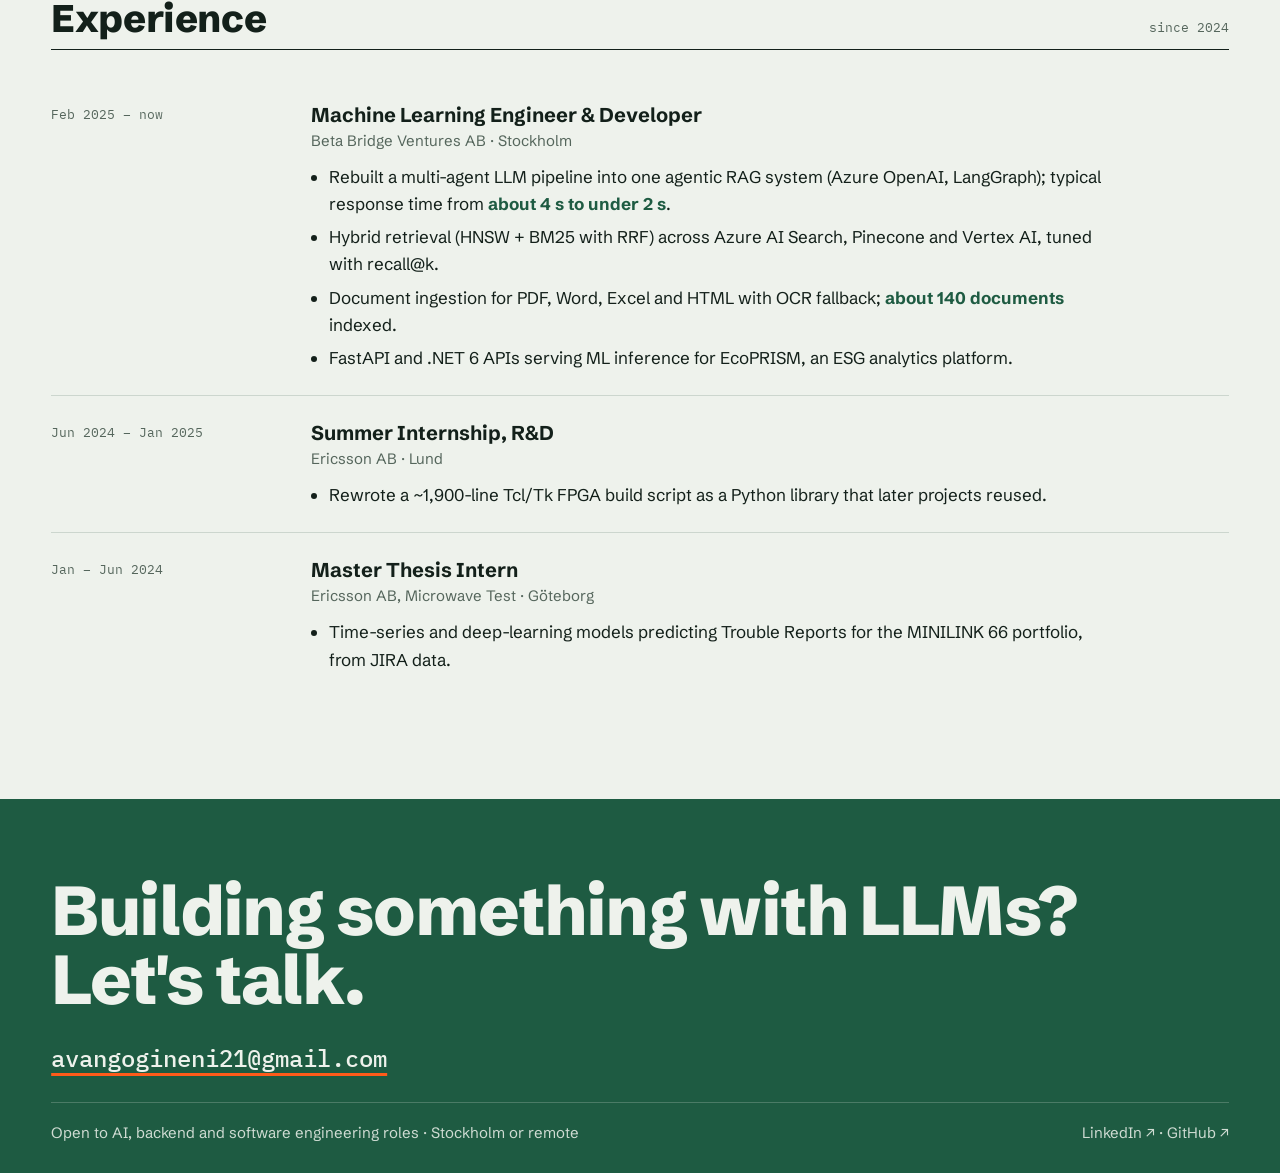
==== commit 3575241b: "Hero: smaller headline, wider text column; feature film keeps 16:9 Co-Authored-By: Claude Opus 5.5 <" ====
--- a/index.html
+++ b/index.html
@@ -9,7 +9,7 @@
 <link rel="preconnect" href="https://fonts.googleapis.com">
 <link rel="preconnect" href="https://fonts.gstatic.com" crossorigin>
 <link rel="stylesheet" href="https://fonts.googleapis.com/css2?family=Schibsted+Grotesk:wght@400;500;700;800&family=IBM+Plex+Mono:wght@400;500&display=swap">
-<link rel="stylesheet" href="style.css?v=3">
+<link rel="stylesheet" href="style.css?v=4">
 </head>
 <body>
 <div class="top">
--- a/style.css
+++ b/style.css
@@ -39,8 +39,8 @@
 nav ul a{text-decoration:none;color:var(--muted)} nav ul a:hover{color:var(--ink)}
 .theme{font:500 13px var(--f-mono);background:var(--bg);border:1px solid var(--line);color:var(--muted);padding:4px 10px;border-radius:999px;cursor:pointer}
 
-.hero{display:grid;grid-template-columns:minmax(0,1.05fr) minmax(0,1fr);gap:clamp(32px,5vw,72px);align-items:start;padding-block:clamp(28px,6vw,72px) clamp(40px,6vw,80px)}
-.intro h1{font:500 clamp(32px,4.1vw,60px)/1.12 var(--f-display);letter-spacing:-.02em;margin:0;color:var(--muted);text-wrap:balance}
+.hero{display:grid;grid-template-columns:minmax(0,1.25fr) minmax(0,1fr);gap:clamp(32px,5vw,72px);align-items:start;padding-block:clamp(28px,6vw,72px) clamp(40px,6vw,80px)}
+.intro h1{font:500 clamp(30px,3.5vw,54px)/1.12 var(--f-display);letter-spacing:-.02em;margin:0;color:var(--muted);text-wrap:balance}
 .intro h1 b{color:var(--accent);font-weight:800}
 .intro h1 b:first-child{color:var(--ink)}
 .intro h1 b.hl{text-decoration:underline;text-decoration-color:var(--pop);text-decoration-thickness:.12em;text-underline-offset:.14em;text-decoration-skip-ink:none}
@@ -98,8 +98,9 @@
 .film button{pointer-events:auto;font:500 12px var(--f-mono);border:0;border-radius:999px;padding:6px 12px;cursor:pointer;background:rgba(15,23,19,.78);color:#EEF2EC;backdrop-filter:blur(4px)}
 .film button.play{background:var(--pop);color:var(--on-pop)}
 .film.playing button.play{background:rgba(15,23,19,.78);color:#EEF2EC}
-.card.feature .film{aspect-ratio:auto;min-height:100%}
-.card.feature .film video{position:absolute;inset:0}
+.card.feature{align-items:center}
+.card.feature .film{align-self:stretch;display:grid;place-items:center}
+.card.feature .film video{aspect-ratio:16/9;height:auto}
 .diagram{aspect-ratio:16/9;display:grid;place-items:center;padding:20px;background:
   linear-gradient(var(--grid) 1px,transparent 1px),linear-gradient(90deg,var(--grid) 1px,transparent 1px),var(--bg);background-size:22px 22px}
 .flow{display:flex;flex-wrap:wrap;align-items:center;justify-content:center;gap:8px;font:500 13px var(--f-mono)}
@@ -140,7 +141,7 @@
 @media (max-width:1000px){
   .hero{grid-template-columns:1fr}
   .card.feature{grid-template-columns:1fr}
-  .card.feature .film{aspect-ratio:16/9;min-height:0}
+  .card.feature .film{aspect-ratio:16/9}
 }
 @media (max-width:720px){
   .cards{grid-template-columns:1fr}
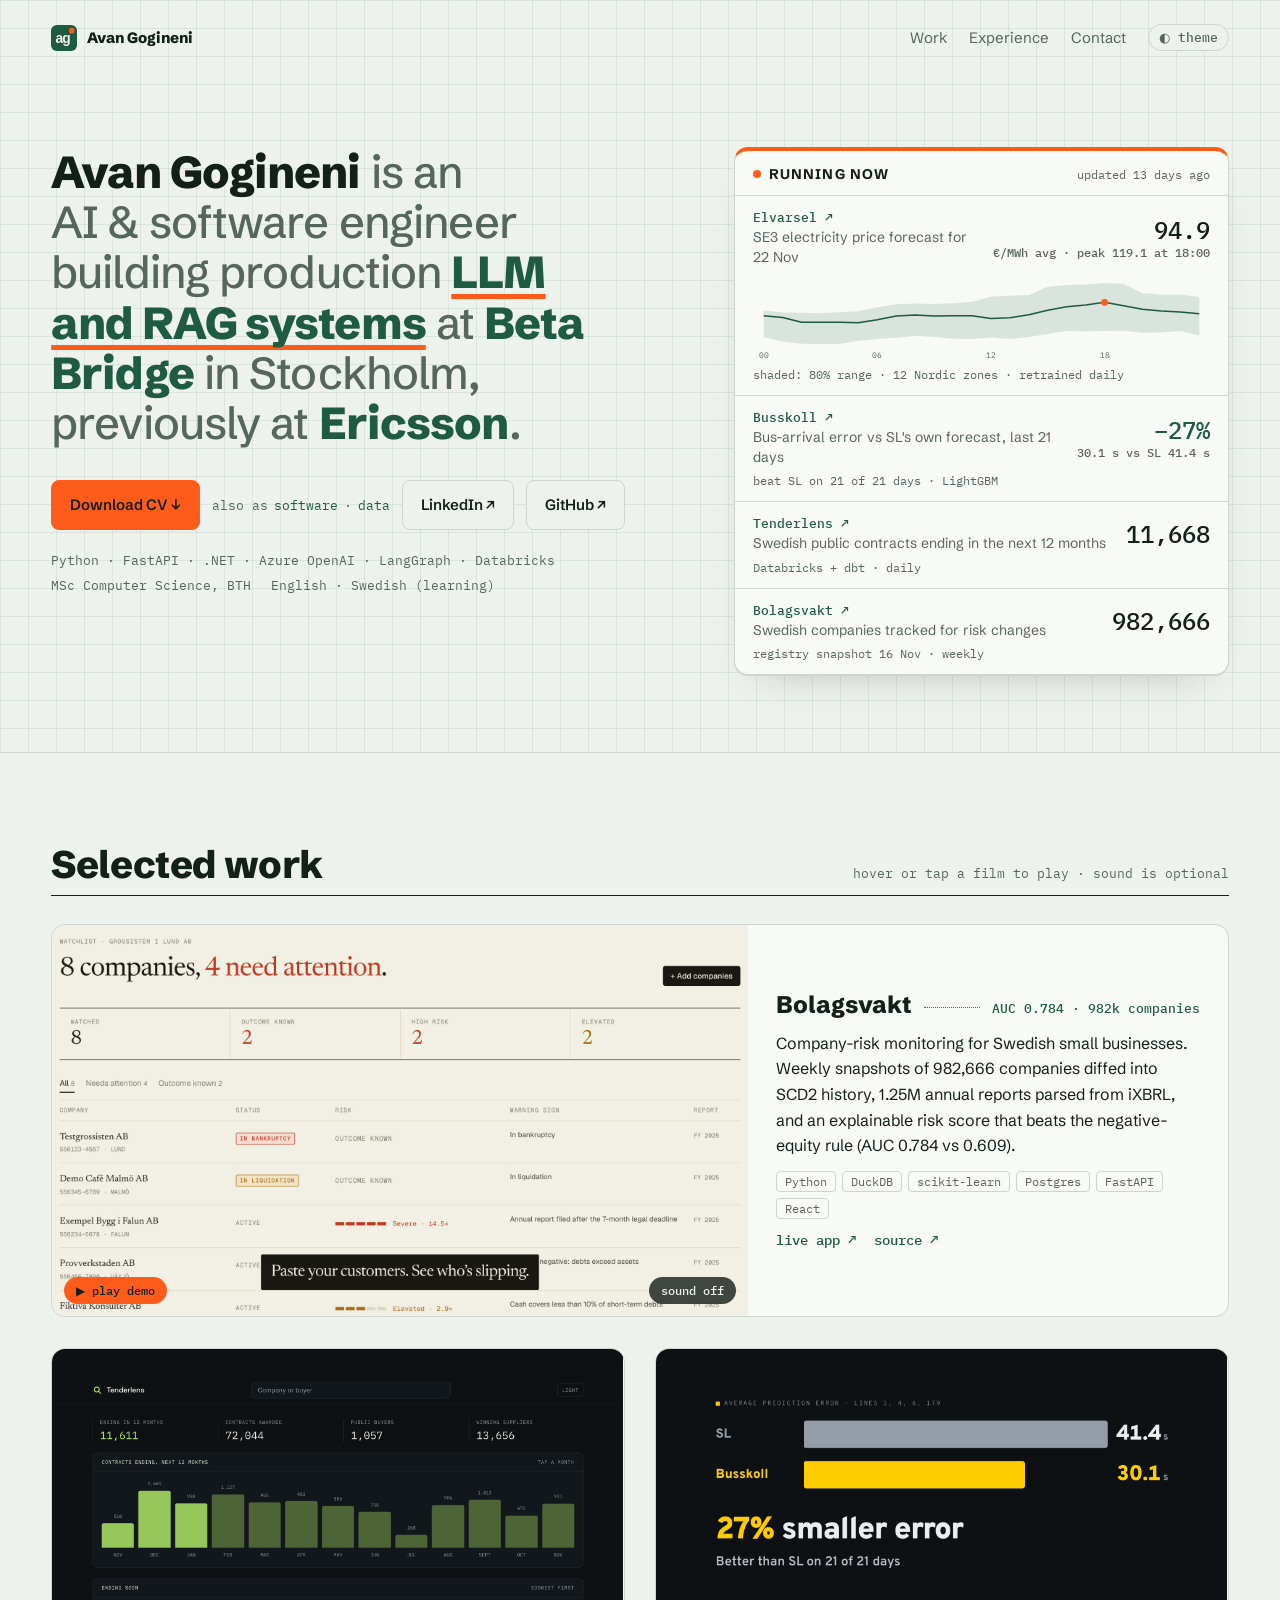
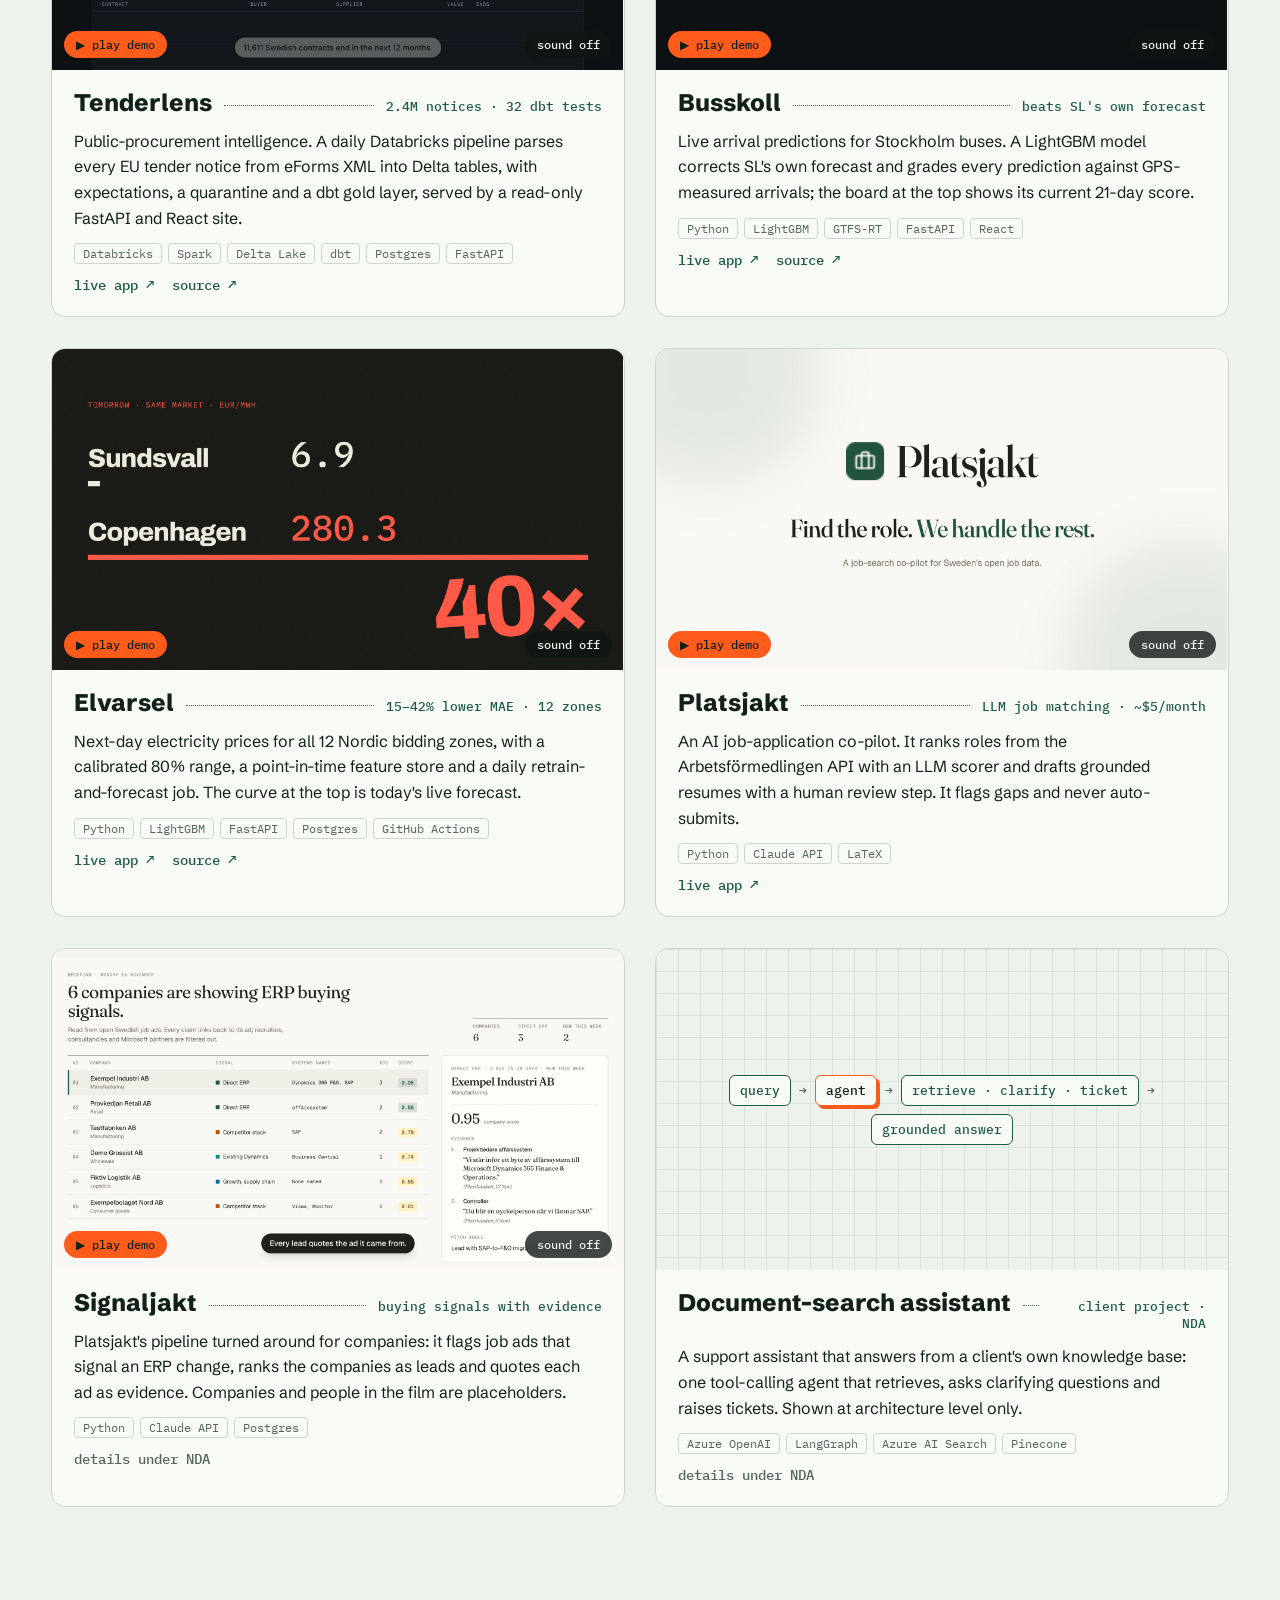
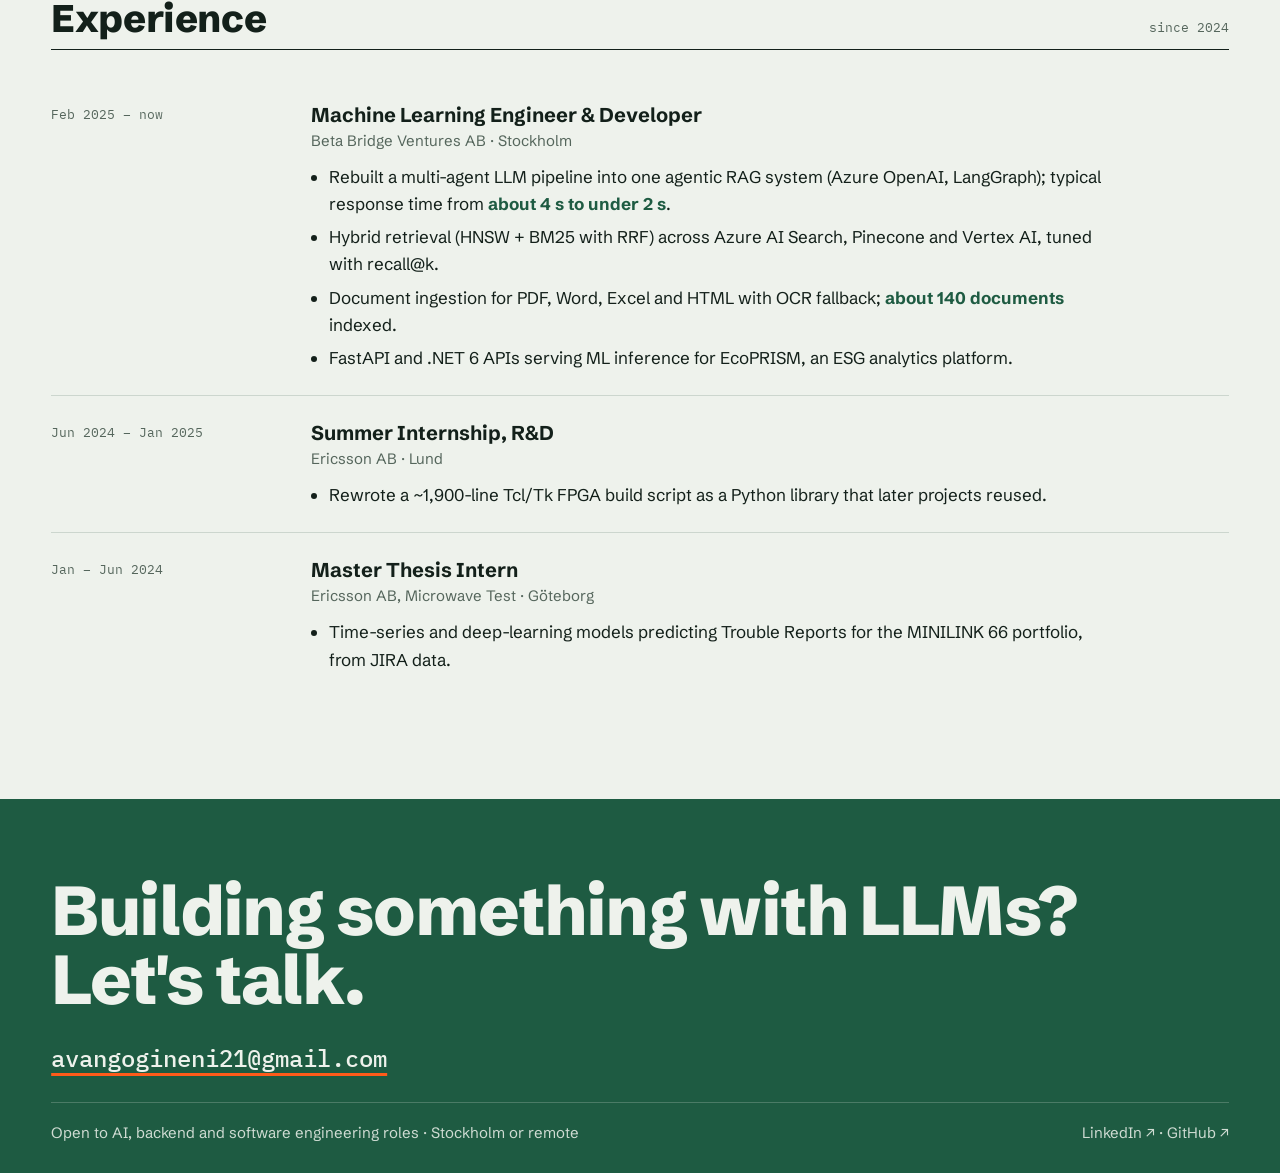
==== commit d4872c52: "Board on phones: number beside the name, label full width Co-Authored-By: Claude Opus 5.5 <noreply@a" ====
--- a/index.html
+++ b/index.html
@@ -9,7 +9,7 @@
 <link rel="preconnect" href="https://fonts.googleapis.com">
 <link rel="preconnect" href="https://fonts.gstatic.com" crossorigin>
 <link rel="stylesheet" href="https://fonts.googleapis.com/css2?family=Schibsted+Grotesk:wght@400;500;700;800&family=IBM+Plex+Mono:wght@400;500&display=swap">
-<link rel="stylesheet" href="style.css?v=4">
+<link rel="stylesheet" href="style.css?v=5">
 </head>
 <body>
 <div class="top">
--- a/style.css
+++ b/style.css
@@ -149,7 +149,8 @@
   .title .lead{display:none}
   .title .kpi{flex-basis:100%;text-align:left}
   .job{grid-template-columns:1fr}
-  .row .val{font-size:20px}
+  .row .val{font-size:20px;grid-row:1;align-self:baseline}
+  .row .what{grid-column:1 / -1}
 }
 @media (prefers-reduced-motion:reduce){
   html{scroll-behavior:auto}
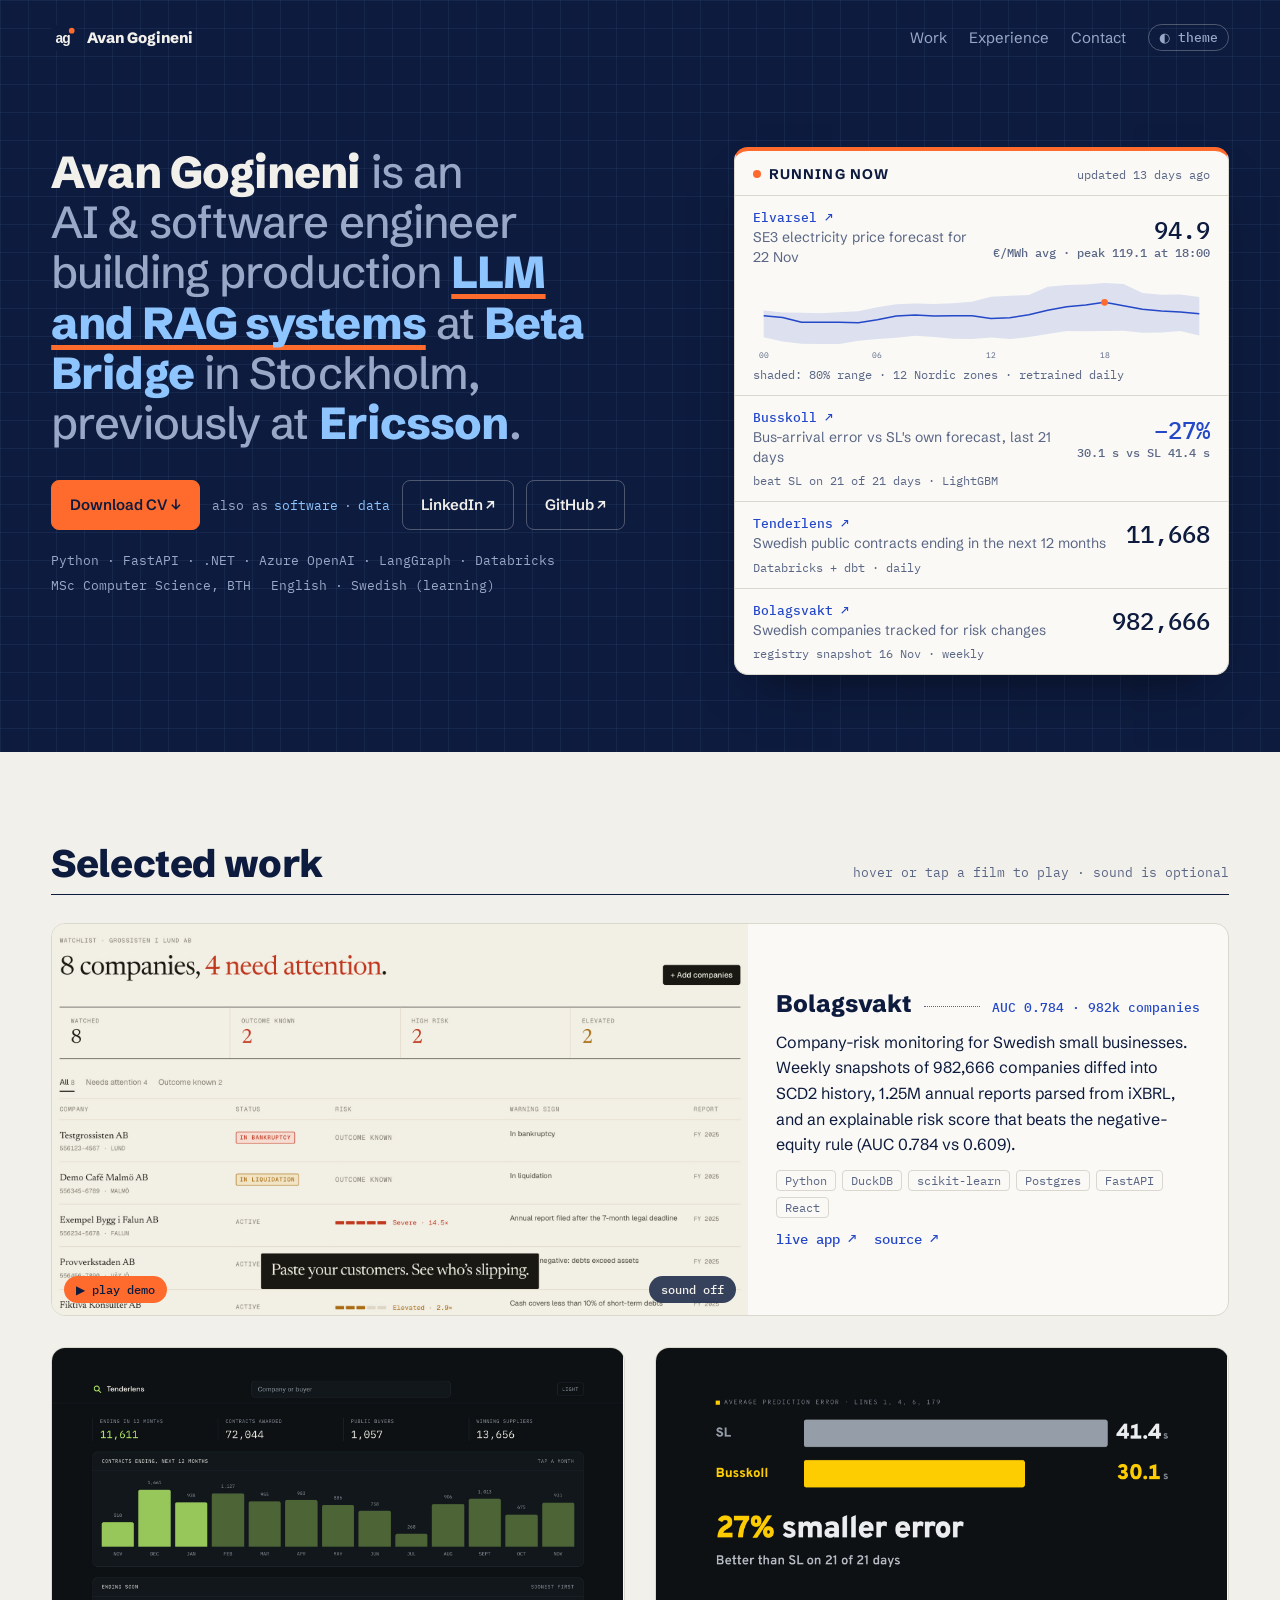
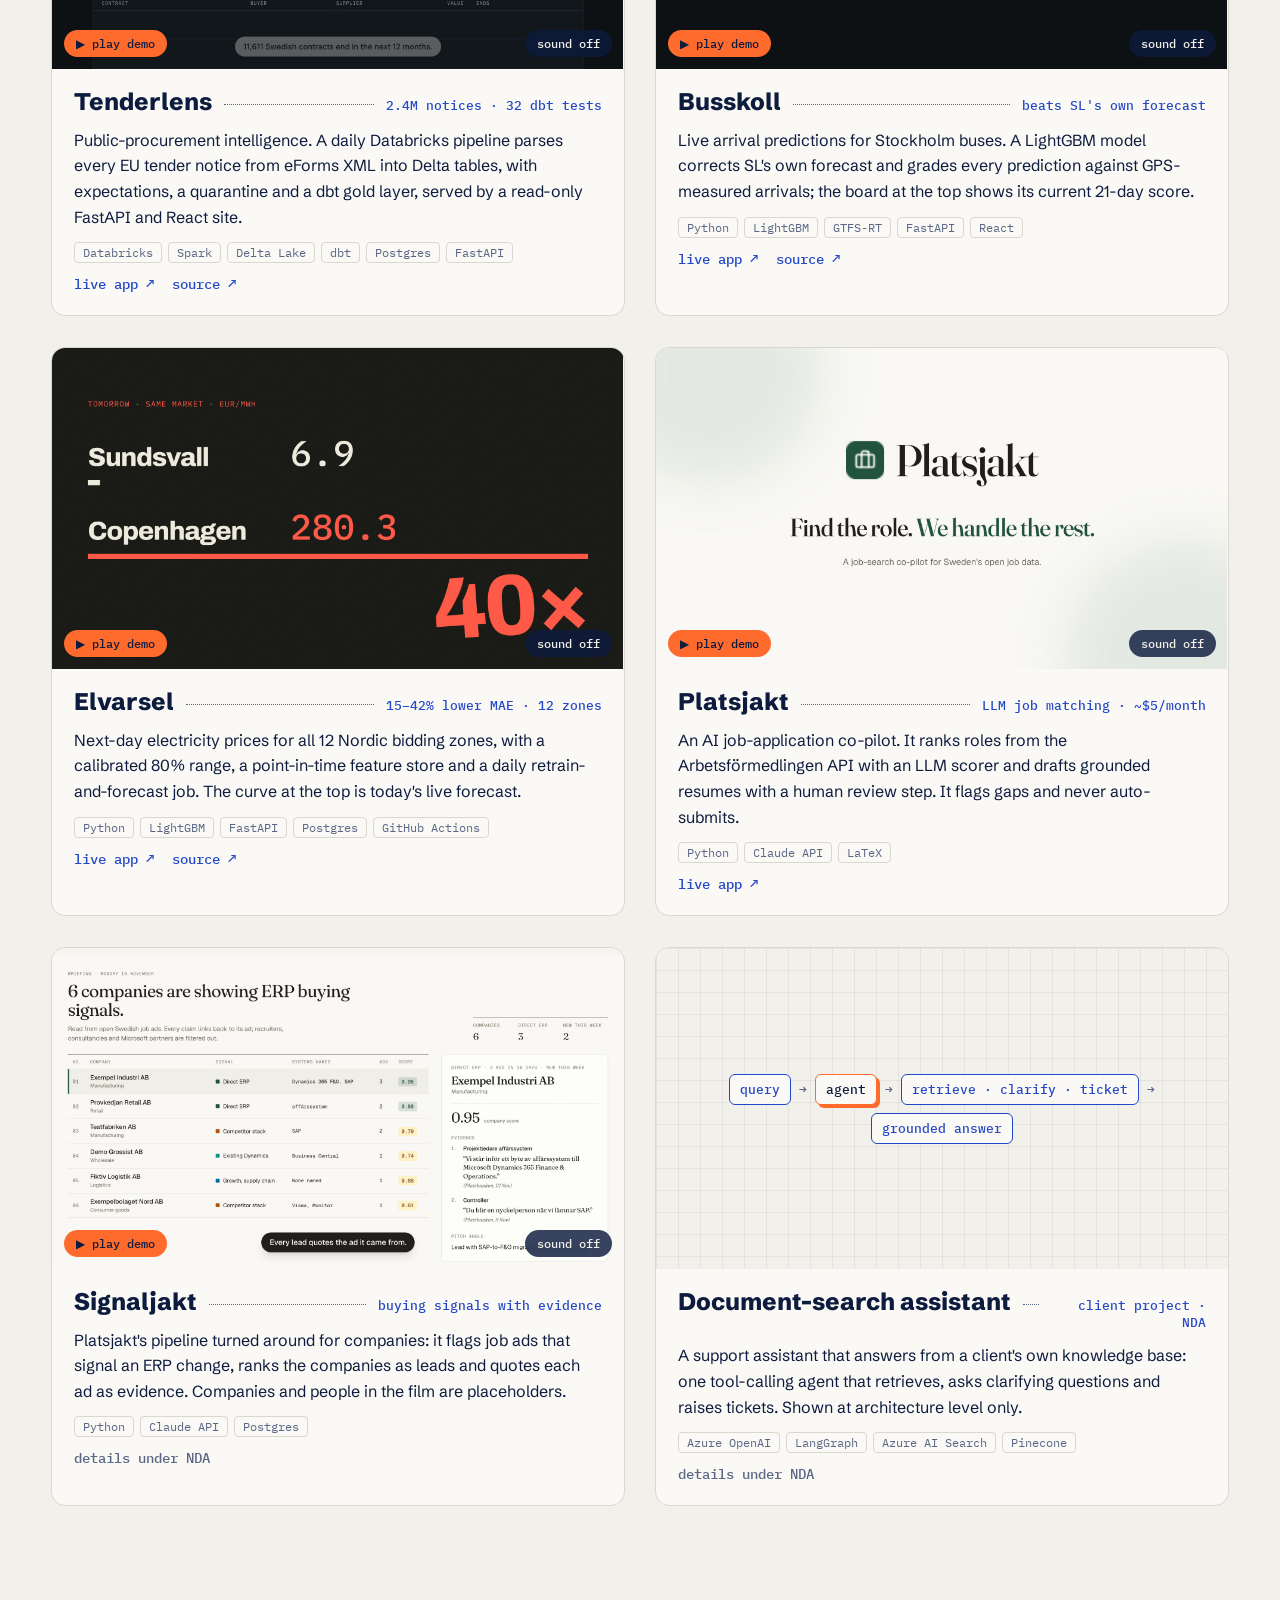
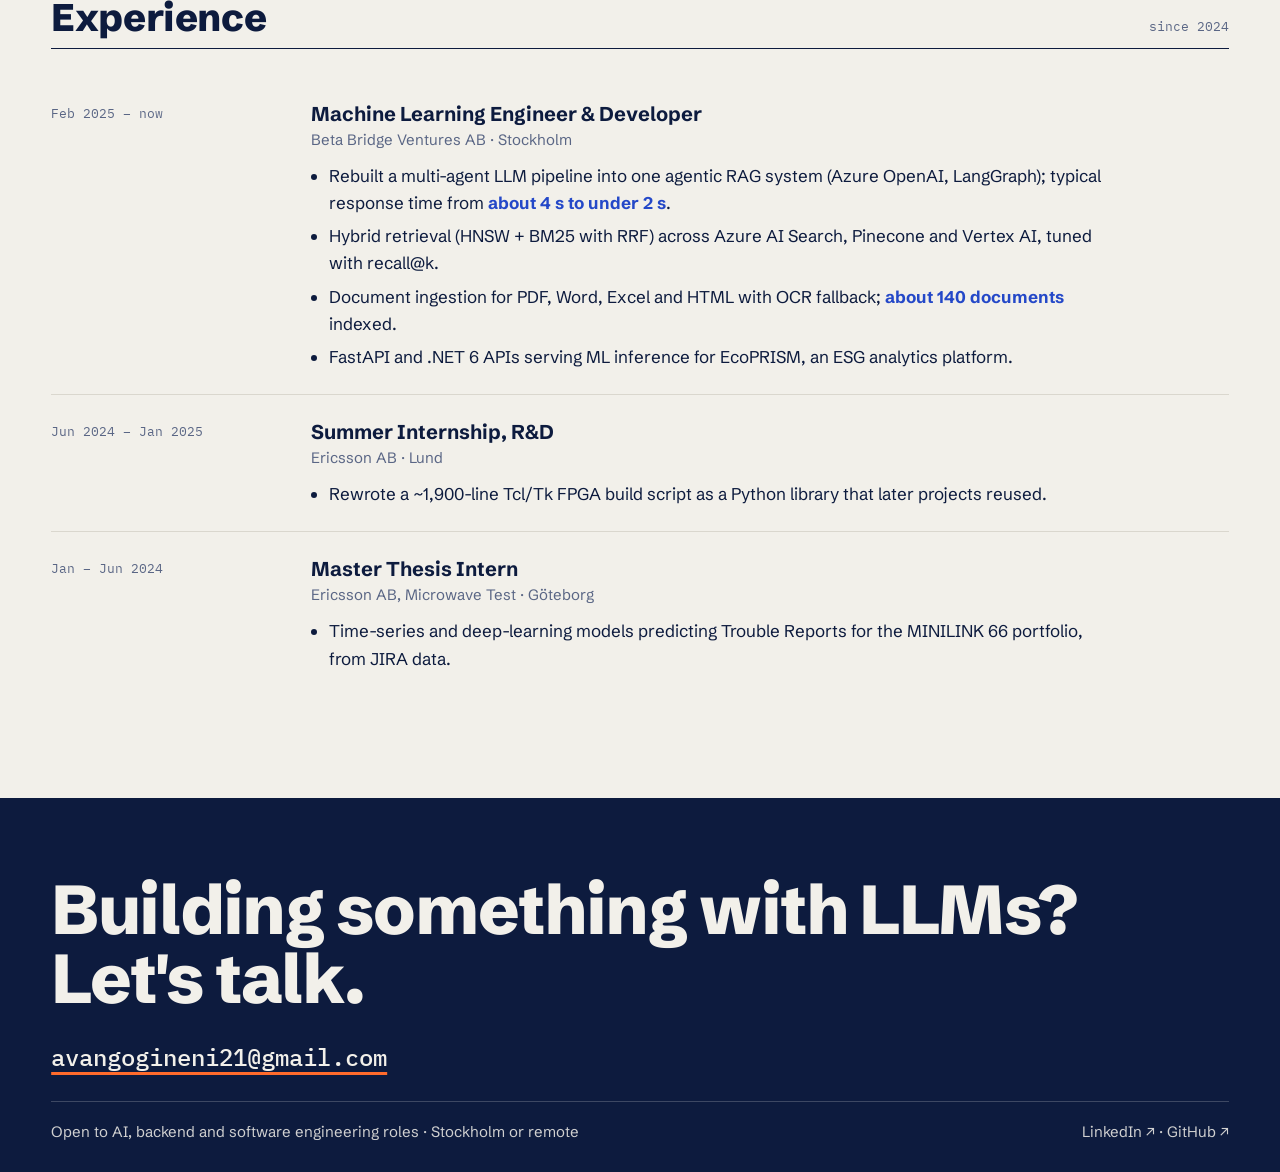
==== commit 1ca21d95: "Palette: Midnight (navy and ivory, sky blue highlights, signal orange) Hero and contact band stay na" ====
--- a/index.html
+++ b/index.html
@@ -5,17 +5,17 @@
 <meta name="viewport" content="width=device-width, initial-scale=1, viewport-fit=cover">
 <title>Avan Gogineni · AI & Software Engineer</title>
 <meta name="description" content="Avan Gogineni, AI and software engineer in Stockholm building production LLM and RAG systems. Live readings and demo films from his running projects.">
-<link rel="icon" href="favicon.svg" type="image/svg+xml">
+<link rel="icon" href="favicon.svg?v=2" type="image/svg+xml">
 <link rel="preconnect" href="https://fonts.googleapis.com">
 <link rel="preconnect" href="https://fonts.gstatic.com" crossorigin>
 <link rel="stylesheet" href="https://fonts.googleapis.com/css2?family=Schibsted+Grotesk:wght@400;500;700;800&family=IBM+Plex+Mono:wght@400;500&display=swap">
-<link rel="stylesheet" href="style.css?v=5">
+<link rel="stylesheet" href="style.css?v=6">
 </head>
 <body>
 <div class="top">
   <div class="wrap">
     <nav aria-label="Main">
-      <a class="me" href="#top"><img src="favicon.svg" alt="">Avan Gogineni</a>
+      <a class="me" href="#top"><img src="favicon.svg?v=2" alt="">Avan Gogineni</a>
       <ul>
         <li><a href="#work">Work</a></li>
         <li><a href="#experience">Experience</a></li>
--- a/style.css
+++ b/style.css
@@ -1,22 +1,24 @@
 /* Layout: wide two-column hero (bio left, live systems board right), then a grid of film cards, then experience, then a pine contact band. */
-/* Palette: sage paper + pine green work together; signal orange is the one loud colour, used in only a few places. */
+/* Palette "Midnight": navy + ivory work together, sky/cobalt blue for highlights; signal orange is the one loud colour, used in only a few places.
+   The hero and the contact band stay navy in both themes; the page between them follows the theme. */
 :root{
-  --bg:#EEF2EC; --surface:#F8FAF6; --ink:#13201A; --muted:#55665C; --line:#CCD6CE;
-  --accent:#1E5B42; --pop:#FF5B1A; --on-pop:#13201A; --live:#FF5B1A; --warn:#B26A00;
-  --band:#1E5B42; --on-band:#EEF2EC; --grid:rgba(30,91,66,.09);
+  --bg:#F2F0EA; --surface:#FAF9F5; --ink:#0D1B3E; --muted:#5A6685; --line:#DAD7CE;
+  --accent:#2448C8; --pop:#FF6B2C; --on-pop:#0D1B3E; --live:#FF6B2C; --warn:#B26A00;
+  --band:#0D1B3E; --on-band:#F2F0EA; --grid:rgba(13,27,62,.06);
+  --hero-bg:#0D1B3E; --hero-ink:#F2F0EA; --hero-soft:#9AA8C8; --hero-hi:#8EC5FF; --hero-line:rgba(242,240,234,.28); --hero-grid:rgba(142,197,255,.07);
   --f-display:"Schibsted Grotesk","Helvetica Neue",Arial,sans-serif;
   --f-body:"Schibsted Grotesk","Helvetica Neue",Arial,sans-serif;
   --f-mono:"IBM Plex Mono",ui-monospace,Menlo,Consolas,monospace;
   --max:1360px;
 }
 @media (prefers-color-scheme:dark){:root:not([data-theme="light"]){
-  --bg:#0F1713; --surface:#15201A; --ink:#E8EFE9; --muted:#93A69A; --line:#24332B;
-  --accent:#7FD1A8; --pop:#FF6A2B; --on-pop:#0F1713; --live:#FF6A2B; --warn:#E3A341;
-  --band:#183A2B; --on-band:#E8EFE9; --grid:rgba(127,209,168,.07); color-scheme:dark}}
+  --bg:#0A1430; --surface:#122150; --ink:#ECEAE3; --muted:#9AA8C8; --line:#22325F;
+  --accent:#8EC5FF; --pop:#FF6B2C; --on-pop:#0A1430; --live:#FF6B2C; --warn:#E3A341;
+  --band:#0D1B3E; --on-band:#ECEAE3; --grid:rgba(142,197,255,.06); color-scheme:dark}}
 :root[data-theme="dark"]{
-  --bg:#0F1713; --surface:#15201A; --ink:#E8EFE9; --muted:#93A69A; --line:#24332B;
-  --accent:#7FD1A8; --pop:#FF6A2B; --on-pop:#0F1713; --live:#FF6A2B; --warn:#E3A341;
-  --band:#183A2B; --on-band:#E8EFE9; --grid:rgba(127,209,168,.07); color-scheme:dark}
+  --bg:#0A1430; --surface:#122150; --ink:#ECEAE3; --muted:#9AA8C8; --line:#22325F;
+  --accent:#8EC5FF; --pop:#FF6B2C; --on-pop:#0A1430; --live:#FF6B2C; --warn:#E3A341;
+  --band:#0D1B3E; --on-band:#ECEAE3; --grid:rgba(142,197,255,.06); color-scheme:dark}
 
 *{box-sizing:border-box}
 html{scroll-behavior:smooth}
@@ -30,30 +32,31 @@
   padding-right:max(clamp(16px,4vw,56px),env(safe-area-inset-right,0px))}
 
 /* top: engineering-paper grid behind nav + hero */
-.top{background-image:linear-gradient(var(--grid) 1px,transparent 1px),linear-gradient(90deg,var(--grid) 1px,transparent 1px);
-  background-size:28px 28px;border-bottom:1px solid var(--line)}
+.top{background-color:var(--hero-bg);color:var(--hero-ink);
+  background-image:linear-gradient(var(--hero-grid) 1px,transparent 1px),linear-gradient(90deg,var(--hero-grid) 1px,transparent 1px);
+  background-size:28px 28px}
 nav{display:flex;justify-content:space-between;align-items:center;gap:16px;flex-wrap:wrap;padding-block:24px;font-size:15px}
 nav .me{font-weight:800;text-decoration:none;display:flex;align-items:center;gap:10px}
 nav .me img{width:26px;height:26px}
 nav ul{display:flex;gap:22px;list-style:none;margin:0;padding:0;align-items:center}
-nav ul a{text-decoration:none;color:var(--muted)} nav ul a:hover{color:var(--ink)}
-.theme{font:500 13px var(--f-mono);background:var(--bg);border:1px solid var(--line);color:var(--muted);padding:4px 10px;border-radius:999px;cursor:pointer}
+nav ul a{text-decoration:none;color:var(--hero-soft)} nav ul a:hover{color:var(--hero-ink)}
+.theme{font:500 13px var(--f-mono);background:transparent;border:1px solid var(--hero-line);color:var(--hero-soft);padding:4px 10px;border-radius:999px;cursor:pointer}
 
 .hero{display:grid;grid-template-columns:minmax(0,1.25fr) minmax(0,1fr);gap:clamp(32px,5vw,72px);align-items:start;padding-block:clamp(28px,6vw,72px) clamp(40px,6vw,80px)}
-.intro h1{font:500 clamp(30px,3.5vw,54px)/1.12 var(--f-display);letter-spacing:-.02em;margin:0;color:var(--muted);text-wrap:balance}
-.intro h1 b{color:var(--accent);font-weight:800}
-.intro h1 b:first-child{color:var(--ink)}
+.intro h1{font:500 clamp(30px,3.5vw,54px)/1.12 var(--f-display);letter-spacing:-.02em;margin:0;color:var(--hero-soft);text-wrap:balance}
+.intro h1 b{color:var(--hero-hi);font-weight:800}
+.intro h1 b:first-child{color:var(--hero-ink)}
 .intro h1 b.hl{text-decoration:underline;text-decoration-color:var(--pop);text-decoration-thickness:.12em;text-underline-offset:.14em;text-decoration-skip-ink:none}
 .actions{display:flex;flex-wrap:wrap;gap:12px;margin-top:32px;align-items:center}
-.btn{display:inline-flex;align-items:center;gap:8px;padding:12px 18px;border-radius:8px;font-weight:600;font-size:15px;text-decoration:none;border:1px solid var(--line);background:var(--bg)}
-.btn:hover{border-color:var(--ink)}
-.btn.primary{background:var(--pop);color:var(--on-pop);border-color:var(--pop)}
-.btn.primary:hover{border-color:var(--ink);box-shadow:3px 3px 0 var(--ink)}
-.cvs{display:flex;gap:6px;align-items:center;font:400 13px var(--f-mono);color:var(--muted)}
-.cvs a{color:var(--accent);text-decoration:none} .cvs a:hover{text-decoration:underline}
+.btn{display:inline-flex;align-items:center;gap:8px;padding:12px 18px;border-radius:8px;font-weight:600;font-size:15px;text-decoration:none;border:1px solid var(--hero-line);background:transparent;color:var(--hero-ink)}
+.btn:hover{border-color:var(--hero-ink)}
+.btn.primary{background:var(--pop);color:var(--hero-bg);border-color:var(--pop)}
+.btn.primary:hover{border-color:var(--hero-ink);box-shadow:3px 3px 0 var(--hero-ink)}
+.cvs{display:flex;gap:6px;align-items:center;font:400 13px var(--f-mono);color:var(--hero-soft)}
+.cvs a{color:var(--hero-hi);text-decoration:none} .cvs a:hover{text-decoration:underline}
 .copy{font:500 14px var(--f-mono);color:var(--muted);background:none;border:0;cursor:pointer;padding:6px 0}
 .copy:hover{color:var(--ink)}
-.facts{display:flex;flex-wrap:wrap;gap:8px 20px;margin-top:22px;font:400 13px var(--f-mono);color:var(--muted)}
+.facts{display:flex;flex-wrap:wrap;gap:8px 20px;margin-top:22px;font:400 13px var(--f-mono);color:var(--hero-soft)}
 
 /* section heads */
 section.block{padding-block:clamp(48px,7vw,96px) 0}
@@ -62,7 +65,7 @@
 .head small{font:400 13px var(--f-mono);color:var(--muted)}
 
 /* live board */
-.board{background:var(--surface);border:1px solid var(--line);border-top:4px solid var(--pop);border-radius:14px;overflow:hidden;box-shadow:0 1px 0 var(--line),0 18px 40px -28px rgba(19,32,26,.35)}
+.board{background:var(--surface);color:var(--ink);border:1px solid var(--line);border-top:4px solid var(--pop);border-radius:14px;overflow:hidden;box-shadow:0 24px 48px -24px rgba(0,0,0,.55)}
 .board .bh{display:flex;justify-content:space-between;align-items:baseline;gap:12px;padding:14px 18px 12px;border-bottom:1px solid var(--line)}
 .board .bh h2{font:700 14px var(--f-display);letter-spacing:.08em;text-transform:uppercase;margin:0}
 .board .bh small{font:400 12px var(--f-mono);color:var(--muted)}
@@ -92,12 +95,12 @@
 .cards{display:grid;grid-template-columns:repeat(2,minmax(0,1fr));gap:clamp(18px,2.4vw,32px)}
 .card{background:var(--surface);border:1px solid var(--line);border-radius:14px;overflow:hidden;display:flex;flex-direction:column}
 .card.feature{grid-column:1 / -1;display:grid;grid-template-columns:minmax(0,1.45fr) minmax(0,1fr)}
-.film{position:relative;aspect-ratio:16/9;background:#0b120e;cursor:pointer;max-width:100%}
+.film{position:relative;aspect-ratio:16/9;background:#0A1430;cursor:pointer;max-width:100%}
 .film video{width:100%;height:100%;object-fit:cover;display:block}
 .film .ctl{position:absolute;left:12px;right:12px;bottom:12px;display:flex;justify-content:space-between;gap:8px;pointer-events:none}
-.film button{pointer-events:auto;font:500 12px var(--f-mono);border:0;border-radius:999px;padding:6px 12px;cursor:pointer;background:rgba(15,23,19,.78);color:#EEF2EC;backdrop-filter:blur(4px)}
+.film button{pointer-events:auto;font:500 12px var(--f-mono);border:0;border-radius:999px;padding:6px 12px;cursor:pointer;background:rgba(13,27,62,.82);color:#F2F0EA;backdrop-filter:blur(4px)}
 .film button.play{background:var(--pop);color:var(--on-pop)}
-.film.playing button.play{background:rgba(15,23,19,.78);color:#EEF2EC}
+.film.playing button.play{background:rgba(13,27,62,.82);color:#F2F0EA}
 .card.feature{align-items:center}
 .card.feature .film{align-self:stretch;display:grid;place-items:center}
 .card.feature .film video{aspect-ratio:16/9;height:auto}
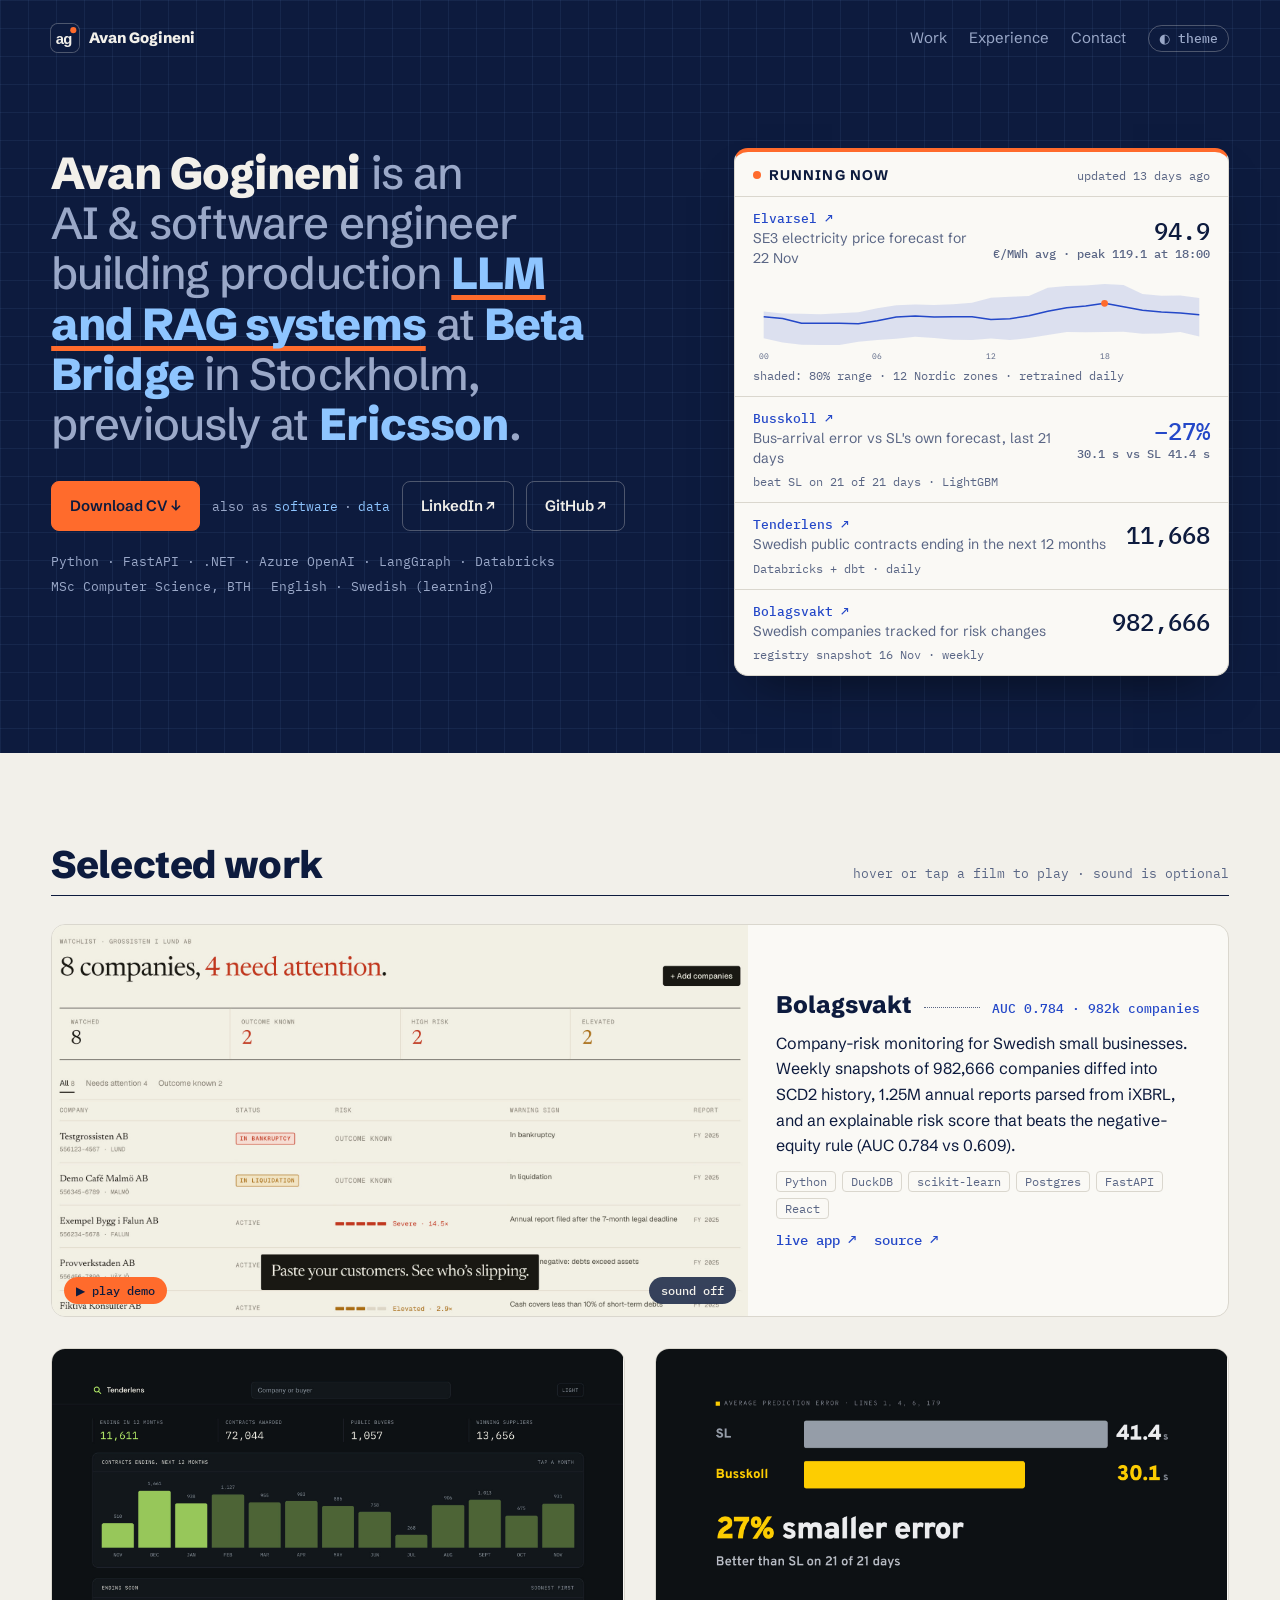
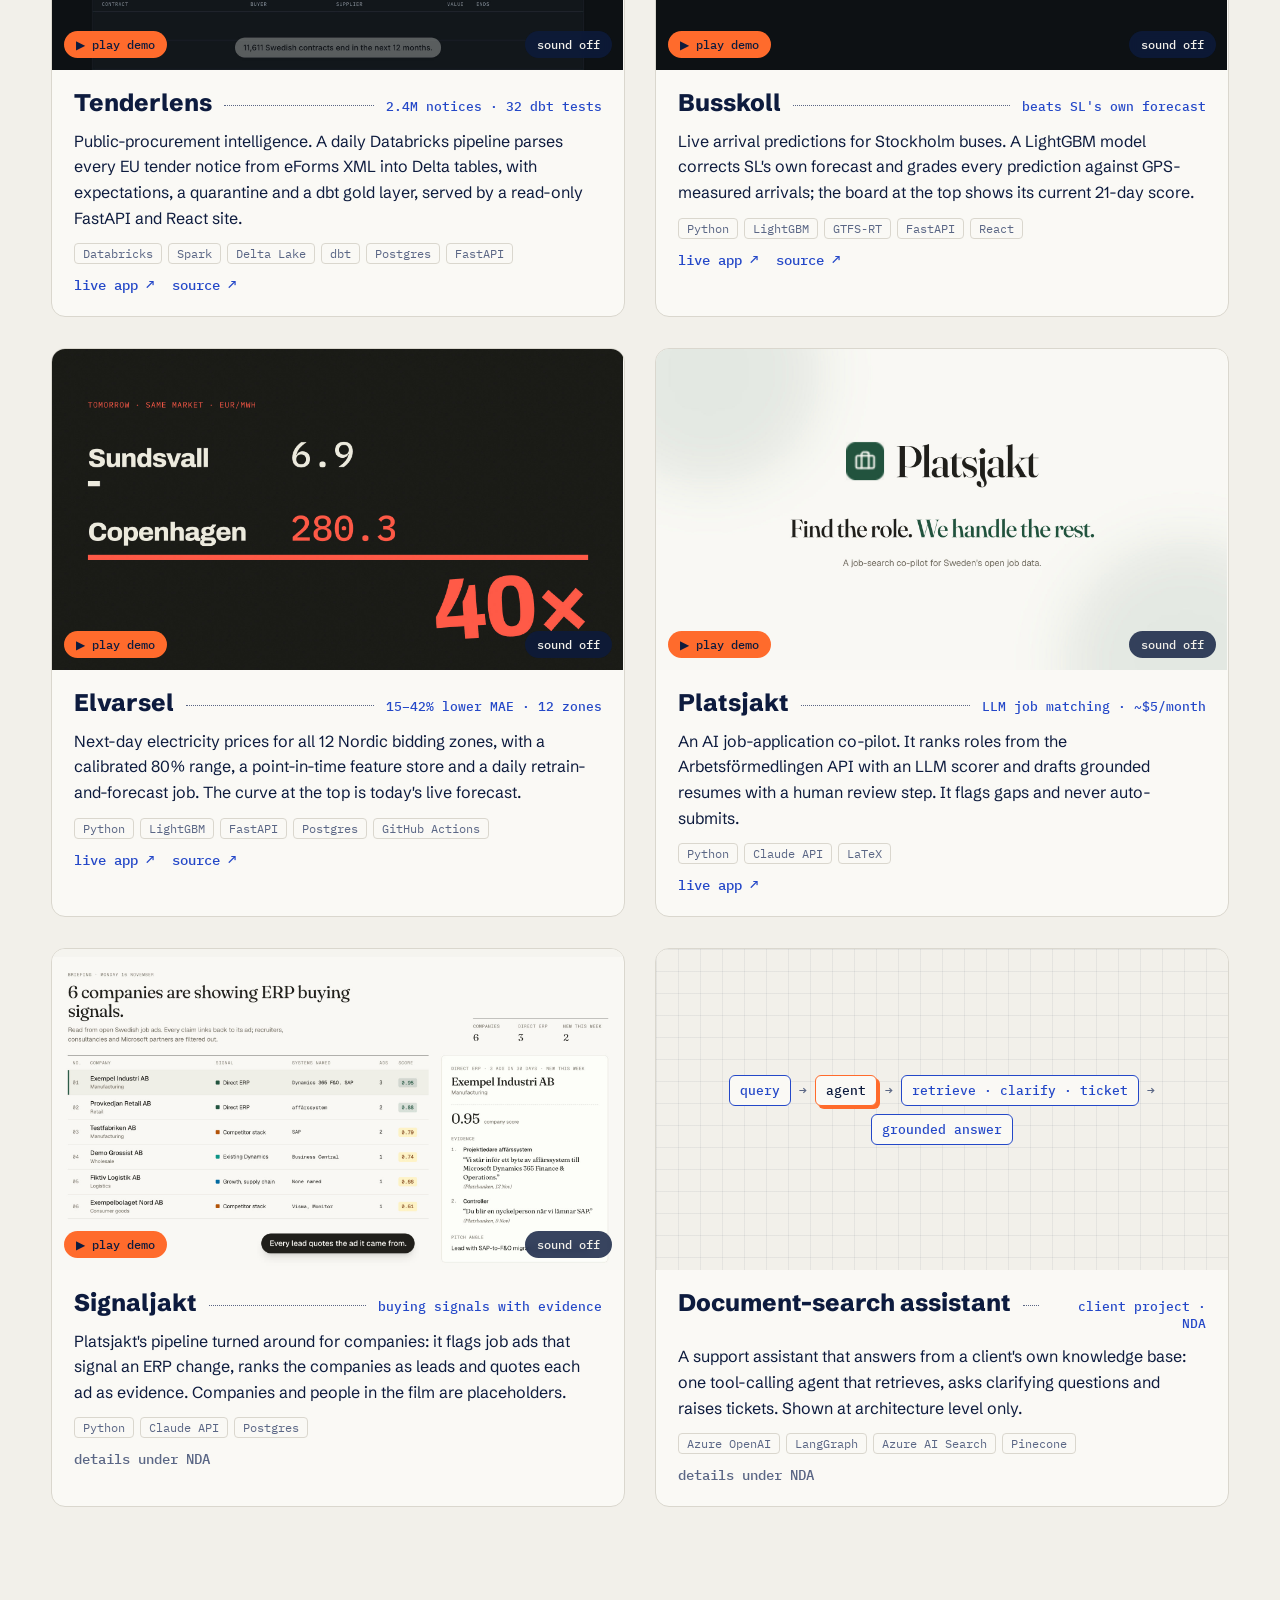
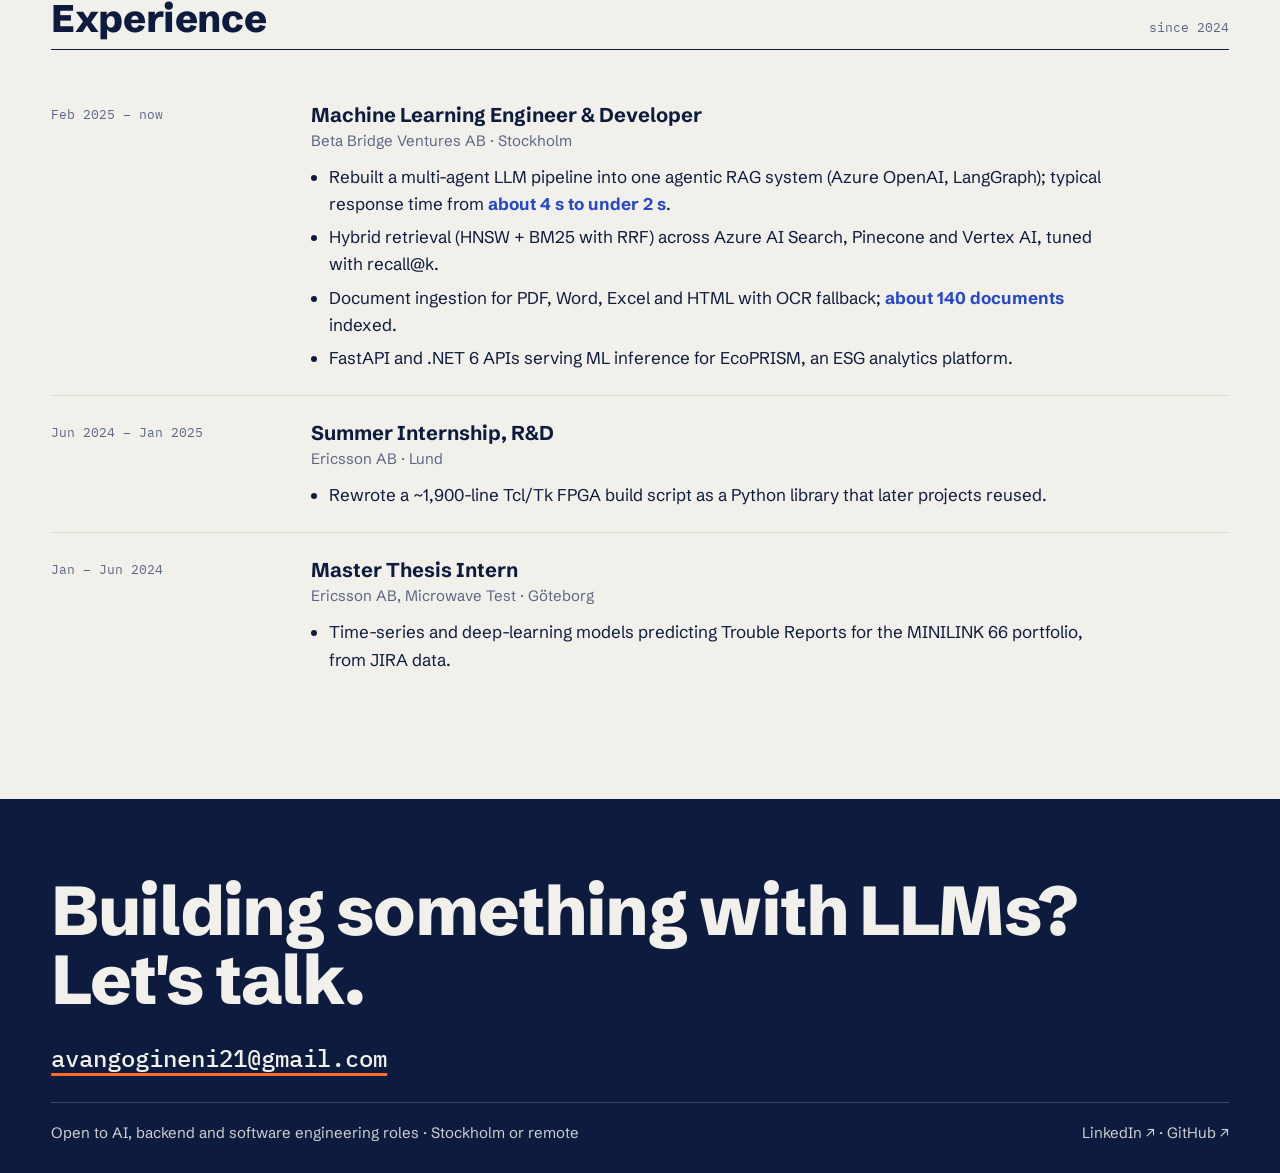
==== commit 0efbfdce: "Nav logo: outline so the navy badge reads on the navy hero Co-Authored-By: Claude Opus 5.5 <noreply@" ====
--- a/index.html
+++ b/index.html
@@ -9,7 +9,7 @@
 <link rel="preconnect" href="https://fonts.googleapis.com">
 <link rel="preconnect" href="https://fonts.gstatic.com" crossorigin>
 <link rel="stylesheet" href="https://fonts.googleapis.com/css2?family=Schibsted+Grotesk:wght@400;500;700;800&family=IBM+Plex+Mono:wght@400;500&display=swap">
-<link rel="stylesheet" href="style.css?v=6">
+<link rel="stylesheet" href="style.css?v=7">
 </head>
 <body>
 <div class="top">
--- a/style.css
+++ b/style.css
@@ -37,7 +37,7 @@
   background-size:28px 28px}
 nav{display:flex;justify-content:space-between;align-items:center;gap:16px;flex-wrap:wrap;padding-block:24px;font-size:15px}
 nav .me{font-weight:800;text-decoration:none;display:flex;align-items:center;gap:10px}
-nav .me img{width:26px;height:26px}
+nav .me img{width:28px;height:28px;border-radius:7px;box-shadow:0 0 0 1px var(--hero-line)}
 nav ul{display:flex;gap:22px;list-style:none;margin:0;padding:0;align-items:center}
 nav ul a{text-decoration:none;color:var(--hero-soft)} nav ul a:hover{color:var(--hero-ink)}
 .theme{font:500 13px var(--f-mono);background:transparent;border:1px solid var(--hero-line);color:var(--hero-soft);padding:4px 10px;border-radius:999px;cursor:pointer}
